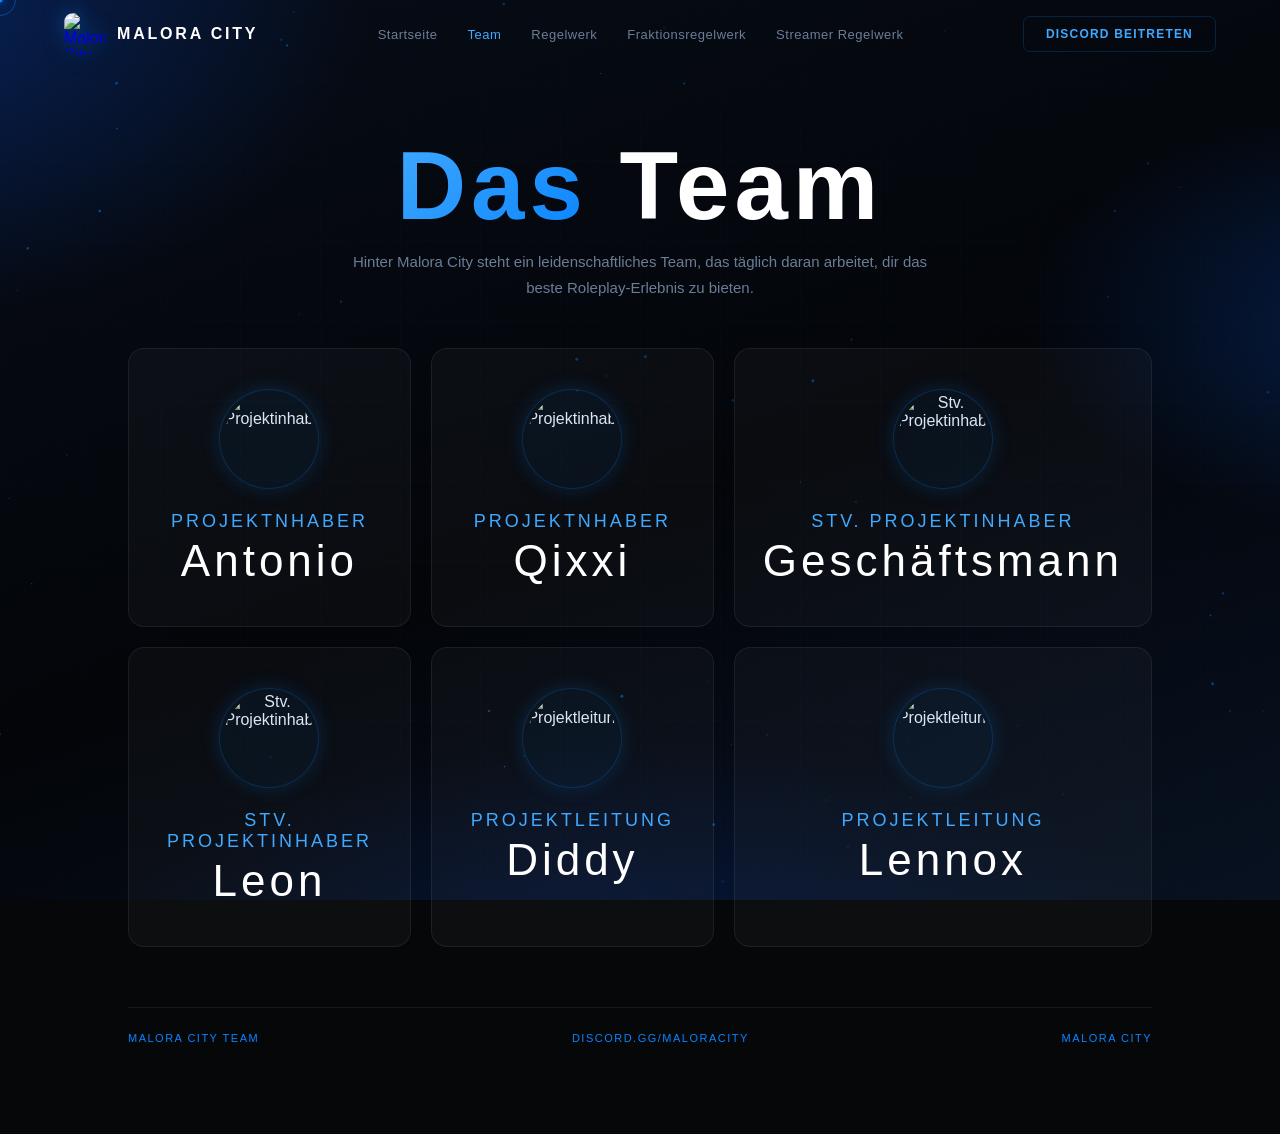
==== features.html @ d7466334 "Add files via upload" ====
<!DOCTYPE html>
<html lang="de">
<head>
  <meta charset="utf-8">
  <meta name="viewport" content="width=device-width, initial-scale=1">
  <title>Team — Malora City</title>
  <link rel="icon" type="image/gif" href="img/logo.gif">
  <link rel="preconnect" href="https://fonts.googleapis.com">
  <link rel="preconnect" href="https://fonts.gstatic.com" crossorigin="">
  <link href="css/css2.css" rel="stylesheet">
  <link rel="stylesheet" href="css/styles.css">
</head>
<body class="rules-page">
  <div class="grid-overlay"></div>
  <div class="c-dot" id="cDot"></div>
  <div class="c-ring" id="cRing"></div>
  <div class="scroll-bar" id="sBar"></div>
  <canvas id="particles"></canvas>

  <header class="nav" id="mainNav">
    <div class="nav-bg"></div>
    <a class="brand" href="index.html">
      <img class="brand-logo" src="img/logo.gif" alt="Malora City Logo">
      <span class="brand-text">Malora City</span>
    </a>
    <nav class="nav-links">
      <a href="index.html">Startseite</a>
      <a href="features.html" aria-current="page">Team</a>
      <a href="regelwerk.html">Regelwerk</a>
      <a href="fraktionsregelwerk.html">Fraktionsregelwerk</a>
      <a href="streamer-regelwerk.html">Streamer Regelwerk</a>
    </nav>
    <a class="btn btn-outline" href="https://discord.gg/maloracity" target="_blank" rel="noopener">Discord beitreten</a>
  </header>

  <main class="rules-wrap">
    <h1><span>Das</span> Team</h1>
    <p class="rules-intro">
      Hinter Malora City steht ein leidenschaftliches Team, das täglich daran arbeitet,
      dir das beste Roleplay-Erlebnis zu bieten.
    </p>
    <div class="team-grid">
      <div class="team-card">
        <img class="team-card-image" src="img/logo.gif" alt="Projektinhaber">
        <div class="team-card-role">Projektnhaber</div>
        <div class="team-card-name">Antonio</div>
      </div>
      <div class="team-card">
        <img class="team-card-image" src="img/logo.gif" alt="Projektinhaber">
        <div class="team-card-role">Projektnhaber</div>
        <div class="team-card-name">Qixxi</div>
      </div>
      <div class="team-card">
        <img class="team-card-image" src="img/logo.gif" alt="Stv. Projektinhaber">
        <div class="team-card-role">Stv. Projektinhaber</div>
        <div class="team-card-name">Geschäftsmann</div>
      </div>
      <div class="team-card">
        <img class="team-card-image" src="img/logo.gif" alt="Stv. Projektinhaber">
        <div class="team-card-role">Stv. Projektinhaber</div>
        <div class="team-card-name">Leon</div>
      </div>
      <div class="team-card">
        <img class="team-card-image" src="img/logo.gif" alt="Projektleitung">
        <div class="team-card-role">Projektleitung</div>
        <div class="team-card-name">Diddy</div>
      </div>
      <div class="team-card">
        <img class="team-card-image" src="img/logo.gif" alt="Projektleitung">
        <div class="team-card-role">Projektleitung</div>
        <div class="team-card-name">Lennox</div>
      </div>
    </div>
    <footer class="page-footer">
      <span>Malora City Team</span>
      <span>discord.gg/maloracity</span>
      <span>Malora City</span>
    </footer>
  </main>
  <script src="js/shared.js"></script>
</body>
</html>
---- css/css2.css ----
@font-face {
  font-family: 'Bebas Neue';
  font-style: normal;
  font-weight: 400;
  font-display: swap;
  src: url(../JTUSjIg69CK48gW7PXooxW4.ttf) format('truetype');
}
@font-face {
  font-family: 'Rajdhani';
  font-style: normal;
  font-weight: 300;
  font-display: swap;
  src: url(../LDI2apCSOBg7S-QT7pasEcOs.ttf) format('truetype');
}
@font-face {
  font-family: 'Rajdhani';
  font-style: normal;
  font-weight: 400;
  font-display: swap;
  src: url(../LDIxapCSOBg7S-QT7q4A.ttf) format('truetype');
}
@font-face {
  font-family: 'Rajdhani';
  font-style: normal;
  font-weight: 500;
  font-display: swap;
  src: url(../LDI2apCSOBg7S-QT7pb0EMOs.ttf) format('truetype');
}
@font-face {
  font-family: 'Rajdhani';
  font-style: normal;
  font-weight: 600;
  font-display: swap;
  src: url(../LDI2apCSOBg7S-QT7pbYF8Os.ttf) format('truetype');
}
@font-face {
  font-family: 'Rajdhani';
  font-style: normal;
  font-weight: 700;
  font-display: swap;
  src: url(../LDI2apCSOBg7S-QT7pa8FsOs.ttf) format('truetype');
}
---- css/styles.css ----
/* ── MALORA CITY — Design System ── */
:root {
  --blue:        #0a84ff;
  --blue-bright: #40a9ff;
  --blue-dim:    rgba(10,132,255,0.18);
  --blue-glow:   rgba(10,132,255,0.5);
  --ink:         #050709;
  --ink2:        #0b0f17;
  --surface:     rgba(255,255,255,0.033);
  --border:      rgba(255,255,255,0.07);
  --border-blue: rgba(10,132,255,0.22);
  --text:        #dce6f5;
  --muted:       #6b7d96;
  --nav-h:       68px;
}

*, *::before, *::after { box-sizing: border-box; margin: 0; padding: 0; }
html { scroll-behavior: smooth; }
html, body { height: 100%; }
body {
  font-family: "Rajdhani", sans-serif;
  color: var(--text);
  background: var(--ink);
  -webkit-user-select: none;
  user-select: none;
  overflow-x: hidden;
}

/* ─── BACKGROUND ─── */
body::before {
  content: "";
  position: fixed; inset: 0; z-index: -3;
  background:
    radial-gradient(ellipse 60vw 55vh at -10% 0%,   rgba(6,50,140,0.55) 0%, transparent 65%),
    radial-gradient(ellipse 50vw 40vh at 110% 35%,  rgba(10,80,200,0.3) 0%, transparent 60%),
    radial-gradient(ellipse 80vw 50vh at 50% 110%,  rgba(4,24,70,0.7)  0%, transparent 55%),
    linear-gradient(160deg, #060b14 0%, #020408 55%, #07101e 100%);
}
body::after {
  content: "";
  position: fixed; inset: 0; z-index: -2;
  opacity: 0.32;
  background-image: url("data:image/svg+xml,%3Csvg xmlns='http://www.w3.org/2000/svg' width='300' height='300'%3E%3Cfilter id='g'%3E%3CfeTurbulence type='fractalNoise' baseFrequency='0.65' numOctaves='3' stitchTiles='stitch'/%3E%3C/filter%3E%3Crect width='300' height='300' filter='url(%23g)' opacity='1'/%3E%3C/svg%3E");
  background-size: 300px 300px;
  mix-blend-mode: overlay;
  pointer-events: none;
}
.grid-overlay {
  position: fixed; inset: 0; z-index: -1; pointer-events: none; opacity: 0.028;
  background-image: linear-gradient(rgba(10,132,255,1) 1px, transparent 1px),
                    linear-gradient(90deg, rgba(10,132,255,1) 1px, transparent 1px);
  background-size: 80px 80px;
  mask-image: radial-gradient(ellipse 90% 90% at 50% 50%, black 40%, transparent 100%);
  -webkit-mask-image: radial-gradient(ellipse 90% 90% at 50% 50%, black 40%, transparent 100%);
}
#particles { position: fixed; inset: 0; z-index: -1; pointer-events: none; }

/* ─── CURSOR ─── */
.c-dot {
  position: fixed; width: 5px; height: 5px;
  background: var(--blue); border-radius: 50%;
  pointer-events: none; z-index: 9999;
  transform: translate(-50%,-50%);
  box-shadow: 0 0 10px var(--blue);
}
.c-ring {
  position: fixed; width: 32px; height: 32px;
  border: 1px solid rgba(10,132,255,.4); border-radius: 50%;
  pointer-events: none; z-index: 9998;
  transform: translate(-50%,-50%);
  transition: width .22s cubic-bezier(.22,1,.36,1), height .22s cubic-bezier(.22,1,.36,1), border-color .2s;
}
.c-ring.hover { width: 52px; height: 52px; border-color: var(--blue); }

/* ─── SCROLL BAR ─── */
.scroll-bar {
  position: fixed; top: 0; left: 0; height: 2px; width: 0%;
  background: linear-gradient(90deg, #0055c4, var(--blue), var(--blue-bright));
  z-index: 300; box-shadow: 0 0 8px var(--blue-glow); transition: width .08s linear;
}

/* ─── NAV ─── */
.nav {
  position: fixed; top: 0; left: 0; right: 0;
  height: var(--nav-h); z-index: 200;
  display: flex; align-items: center; justify-content: space-between;
  padding: 0 5%; gap: 24px;
}
.nav-bg {
  position: absolute; inset: 0;
  background: rgba(5,7,9,0);
  border-bottom: 1px solid transparent;
  transition: background .4s, backdrop-filter .4s, border-color .4s;
  backdrop-filter: blur(0px);
  -webkit-backdrop-filter: blur(0px);
  pointer-events: none;
}
.nav.stuck .nav-bg {
  background: rgba(5,7,9,.8);
  backdrop-filter: blur(20px) saturate(1.4);
  -webkit-backdrop-filter: blur(20px) saturate(1.4);
  border-bottom-color: rgba(255,255,255,.06);
}
.brand {
  display: flex; align-items: center; gap: 11px;
  text-decoration: none; flex-shrink: 0; position: relative; z-index: 1;
}
.brand-logo {
  width: 42px; height: 42px; object-fit: contain; border-radius: 9px;
  filter: drop-shadow(0 0 10px rgba(10,132,255,.5));
  transition: filter .3s, transform .3s;
}
.brand:hover .brand-logo {
  filter: drop-shadow(0 0 22px rgba(10,132,255,.9)); transform: scale(1.07);
}
.brand-text {
  font-size: 16px; font-weight: 700; letter-spacing: 2.8px;
  text-transform: uppercase; color: #fff; position: relative; z-index: 1;
}
.nav-links { display: flex; gap: 4px; position: relative; z-index: 1; }
.nav-links a {
  color: var(--muted); text-decoration: none; font-size: 13px;
  letter-spacing: .5px; padding: 7px 13px; border-radius: 7px;
  transition: color .2s, background .2s;
}
.nav-links a:hover { color: var(--text); background: rgba(255,255,255,.05); }
.nav-links a[aria-current] { color: var(--blue-bright); }

/* ─── BUTTONS ─── */
.btn {
  display: inline-flex; align-items: center; gap: 7px;
  text-decoration: none; font-weight: 700; font-size: 12px;
  letter-spacing: 1.2px; text-transform: uppercase;
  padding: 10px 22px; border-radius: 7px;
  position: relative; overflow: hidden;
  transition: transform .22s cubic-bezier(.22,1,.36,1), box-shadow .25s, background .2s;
  cursor: pointer; z-index: 1;
}
.btn::before {
  content: ""; position: absolute; inset: 0;
  background: linear-gradient(120deg, rgba(255,255,255,.1) 0%, transparent 50%);
  opacity: 0; transition: opacity .2s;
}
.btn:hover::before { opacity: 1; }
.btn:hover { transform: translateY(-2px); }
.btn-outline { border: 1px solid var(--border-blue); color: var(--blue-bright); }
.btn-outline:hover { box-shadow: 0 0 18px rgba(10,132,255,.25); border-color: var(--blue); }
.btn-solid { background: var(--blue); color: #fff; box-shadow: 0 6px 24px rgba(10,132,255,.35); border: 1px solid transparent; }
.btn-solid:hover { background: #1a8fff; box-shadow: 0 10px 36px rgba(10,132,255,.55); }
.btn-ghost { border: 1px solid var(--border); color: var(--text); }
.btn-ghost:hover { border-color: rgba(255,255,255,.18); }

/* ─── HERO ─── */
.hero {
  position: relative; min-height: 100vh;
  display: flex; flex-direction: column; justify-content: center;
  padding: calc(var(--nav-h) + 10vh) 7% 8vh;
}
.hero-orb {
  position: absolute; width: 700px; height: 700px;
  top: 50%; left: 45%; transform: translate(-50%,-55%);
  background: radial-gradient(circle, rgba(10,90,220,.16) 0%, transparent 70%);
  border-radius: 50%; pointer-events: none;
  animation: orb-breathe 7s ease-in-out infinite;
}
@keyframes orb-breathe {
  0%,100% { transform: translate(-50%,-55%) scale(1); }
  50%      { transform: translate(-50%,-55%) scale(1.12); }
}
.hero-inner { position: relative; max-width: 800px; }
.hero-inner > * { opacity: 0; animation: from-below .9s cubic-bezier(.22,1,.36,1) forwards; }
.hero-inner > *:nth-child(1) { animation-delay: .06s; }
.hero-inner > *:nth-child(2) { animation-delay: .18s; }
.hero-inner > *:nth-child(3) { animation-delay: .30s; }
.hero-inner > *:nth-child(4) { animation-delay: .43s; }

.eyebrow {
  display: inline-flex; align-items: center; gap: 9px;
  border: 1px solid var(--border-blue); background: rgba(10,132,255,.08);
  padding: 6px 14px; border-radius: 999px;
  font-size: 11px; letter-spacing: 2px; text-transform: uppercase;
  color: var(--blue-bright); margin-bottom: 24px;
}
.eyebrow-dot {
  width: 6px; height: 6px; border-radius: 50%;
  background: var(--blue); box-shadow: 0 0 8px var(--blue);
  animation: blink 2.4s ease-in-out infinite;
}
@keyframes blink {
  0%,100% { opacity: 1; } 50% { opacity: .4; }
}

.hero-title {
  font-family: "Bebas Neue", sans-serif;
  font-size: clamp(70px, 10.5vw, 152px);
  line-height: .88; letter-spacing: 3px; margin-bottom: 28px;
}
.hero-title .w1 {
  display: block;
  background: linear-gradient(135deg, #fff 10%, var(--blue-bright) 55%, #4888d8 100%);
  -webkit-background-clip: text; background-clip: text;
  -webkit-text-fill-color: transparent;
  filter: drop-shadow(0 0 35px rgba(10,132,255,.28));
}
.hero-title .w2 {
  display: block;
  color: rgba(255,255,255,.75);
  -webkit-text-fill-color: rgba(255,255,255,.75);
  background: none; letter-spacing: 7px;
}

.hero-desc {
  color: var(--muted); font-size: 17px; line-height: 1.72;
  max-width: 500px; margin-bottom: 38px; font-weight: 400;
}
.hero-actions { display: flex; gap: 12px; flex-wrap: wrap; }

.hero-stats {
  margin-top: auto; padding-top: 10vh;
  display: flex; gap: 0;
  opacity: 0; animation: from-below .9s cubic-bezier(.22,1,.36,1) forwards;
  animation-delay: .65s;
}
.stat-item {
  padding: 0 32px 0 0; margin-right: 32px;
  border-right: 1px solid var(--border);
}
.stat-item:last-child { border-right: none; padding-right: 0; margin-right: 0; }
.stat-label {
  font-size: 10px; letter-spacing: 2px; text-transform: uppercase;
  color: var(--blue-bright); display: block; margin-bottom: 7px;
}
.stat-value { font-family: "Bebas Neue", sans-serif; font-size: 28px; letter-spacing: 2px; color: #fff; }

/* ─── WORLD SECTION (features) ─── */
.world {
  padding: 12vh 7% 16vh; position: relative;
}
.world::before {
  content: ""; display: block; width: 100%; height: 1px;
  background: linear-gradient(90deg, transparent 0%, var(--border-blue) 35%, var(--border-blue) 65%, transparent 100%);
  margin-bottom: 10vh; opacity: .45;
}
.world-header {
  display: grid; grid-template-columns: 1fr 1fr;
  gap: 40px; align-items: end; margin-bottom: 64px;
}
.world-label { font-size: 11px; letter-spacing: 3px; text-transform: uppercase; color: var(--blue); margin-bottom: 14px; }
.world-title {
  font-family: "Bebas Neue", sans-serif;
  font-size: clamp(44px, 5.8vw, 80px);
  letter-spacing: 3px; line-height: .9; color: #fff;
}
.world-title em {
  font-style: normal;
  background: linear-gradient(90deg, var(--blue-bright), var(--blue));
  -webkit-background-clip: text; background-clip: text;
  -webkit-text-fill-color: transparent;
}
.world-intro { color: var(--muted); font-size: 15px; line-height: 1.75; max-width: 400px; align-self: end; }

/* BENTO GRID */
.bento {
  display: grid;
  grid-template-columns: 1.55fr 1fr 1fr;
  grid-template-rows: auto auto;
  gap: 14px;
}
.bento-card {
  background: var(--surface);
  border: 1px solid var(--border);
  border-radius: 18px; padding: 36px 32px;
  position: relative; overflow: hidden;
  transition: border-color .3s, box-shadow .3s, transform .35s cubic-bezier(.22,1,.36,1);
  opacity: 0; transform: translateY(30px);
}
.bento-card.revealed {
  opacity: 1; transform: translateY(0);
  transition: opacity .7s cubic-bezier(.22,1,.36,1), transform .7s cubic-bezier(.22,1,.36,1),
              border-color .3s, box-shadow .3s;
}
.bento-card:hover {
  border-color: var(--border-blue);
  box-shadow: 0 14px 50px rgba(10,132,255,.1), inset 0 0 0 1px rgba(10,132,255,.07);
  transform: translateY(-5px) !important;
}
.bento-card::before {
  content: ""; position: absolute;
  top: 0; left: 10%; right: 10%; height: 1px;
  background: linear-gradient(90deg, transparent, rgba(10,132,255,.4), transparent);
  opacity: 0; transition: opacity .3s;
}
.bento-card:hover::before { opacity: 1; }
.bento-card.tall { grid-row: span 2; }
.bento-card.wide { grid-column: span 2; }

.card-num {
  font-family: "Bebas Neue", sans-serif; font-size: 72px; line-height: 1;
  color: rgba(10,132,255,.1); letter-spacing: 2px;
  position: absolute; top: 18px; right: 22px; transition: color .3s;
}
.bento-card:hover .card-num { color: rgba(10,132,255,.18); }
.card-icon { font-size: 26px; margin-bottom: 20px; display: block; line-height: 1; }
.card-title { font-family: "Bebas Neue", sans-serif; font-size: 28px; letter-spacing: 2px; color: #fff; margin-bottom: 12px; }
.card-body { color: var(--muted); font-size: 14px; line-height: 1.68; }
.card-deco { position: absolute; bottom: 32px; left: 32px; width: 36px; height: 2px; background: var(--blue); border-radius: 2px; box-shadow: 0 0 8px var(--blue-glow); }

/* ─── RULES PAGE ─── */
.rules-page .hero, .rules-page .hero-stats, .rules-page .world { display: none !important; }
.rules-wrap {
  position: relative; z-index: 1;
  min-height: calc(100vh - var(--nav-h));
  padding: calc(var(--nav-h) + 7vh) 10% 10vh;
  text-align: center;
}
.rules-wrap h1 {
  font-family: "Bebas Neue", sans-serif;
  font-size: clamp(48px, 7.5vw, 96px);
  letter-spacing: 5px; color: #fff; margin-bottom: 8px;
}
.rules-wrap h1 span {
  background: linear-gradient(135deg, var(--blue-bright), var(--blue));
  -webkit-background-clip: text; background-clip: text;
  -webkit-text-fill-color: transparent;
}
.rules-intro { color: var(--muted); font-size: 15px; line-height: 1.7; max-width: 580px; margin: 0 auto 48px; }
.accordion { max-width: 860px; margin: 0 auto 50px; }
.accordion details {
  background: var(--surface); border: 1px solid var(--border);
  border-radius: 12px; margin-bottom: 10px; overflow: hidden;
  transition: border-color .25s;
}
.accordion details[open] { border-color: var(--border-blue); }
.accordion summary {
  list-style: none; cursor: pointer; padding: 20px 24px;
  font-weight: 700; font-size: 13px; letter-spacing: 1.2px;
  text-transform: uppercase; color: var(--blue-bright);
  display: flex; align-items: center; justify-content: space-between; gap: 12px;
  transition: background .2s; -webkit-user-select: none; user-select: none;
}
.accordion summary:hover { background: rgba(255,255,255,.025); }
.accordion summary::marker { display: none; }
.accordion summary::after {
  content: ""; width: 9px; height: 9px;
  border-right: 2px solid rgba(255,255,255,.25); border-bottom: 2px solid rgba(255,255,255,.25);
  transform: rotate(45deg); flex-shrink: 0; transition: transform .22s, border-color .22s;
}
.accordion details[open] summary::after { transform: rotate(-135deg); border-color: var(--blue); }
.accordion .panel { padding: 4px 24px 24px; color: var(--muted); text-align: left; font-size: 14px; line-height: 1.7; }
.accordion .panel p { margin-bottom: 14px; }
.accordion .panel p:last-child { margin-bottom: 0; }
.accordion .panel strong { color: var(--text); }
.rules-raw { margin: 0; white-space: pre-wrap; font: inherit; color: var(--muted); line-height: 1.7; }

/* rules subtitle */
.rules-subtitle {
  font-family: "Bebas Neue", sans-serif;
  font-size: clamp(30px, 4vw, 52px);
  letter-spacing: 4px; margin: 46px 0 16px; color: var(--text);
}

/* ─── TEAM ─── */
.team-grid {
  width: min(1100px, 100%); margin: 0 auto 60px;
  display: grid; grid-template-columns: repeat(3, 1fr); gap: 20px;
}
.team-card {
  background: var(--surface); border: 1px solid var(--border);
  border-radius: 16px; padding: 40px 28px;
  display: flex; flex-direction: column; align-items: center;
  transition: border-color .3s, transform .3s cubic-bezier(.22,1,.36,1), box-shadow .3s;
}
.team-card:hover { border-color: var(--border-blue); transform: translateY(-5px); box-shadow: 0 18px 50px rgba(10,132,255,.1); }
.team-card-image {
  width: 100px; height: 100px; object-fit: contain;
  border-radius: 50%; margin-bottom: 22px;
  border: 1px solid var(--border-blue); box-shadow: 0 0 20px rgba(10,132,255,.18);
  background: rgba(10,132,255,.05); padding: 4px;
}
.team-card-role { font-family: "Bebas Neue", sans-serif; font-size: 18px; letter-spacing: 3px; color: var(--blue-bright); margin-bottom: 4px; text-transform: uppercase; }
.team-card-name { font-family: "Bebas Neue", sans-serif; font-size: 44px; letter-spacing: 4px; color: #fff; }

/* ─── PAGE FOOTER ─── */
.page-footer {
  display: flex; justify-content: space-between; align-items: center;
  gap: 12px; flex-wrap: wrap; padding: 24px 0 0;
  border-top: 1px solid var(--border);
  font-size: 11px; letter-spacing: 1.5px; text-transform: uppercase; color: var(--blue);
}

/* ─── ANIMATIONS ─── */
@keyframes from-below {
  from { opacity: 0; transform: translateY(26px); }
  to   { opacity: 1; transform: translateY(0); }
}

/* ─── RESPONSIVE ─── */
@media (max-width: 1060px) {
  .bento { grid-template-columns: 1fr 1fr; }
  .bento-card.tall { grid-row: span 1; }
  .world-header { grid-template-columns: 1fr; }
}
@media (max-width: 820px) {
  .nav-links { display: none; }
  .bento { grid-template-columns: 1fr; }
  .bento-card.wide { grid-column: span 1; }
  .team-grid { grid-template-columns: 1fr; }
  .page-footer { justify-content: center; text-align: center; }
  .stat-item { border-right: none; padding-right: 0; margin-right: 0; }
  .hero-stats { flex-wrap: wrap; gap: 20px; }
}
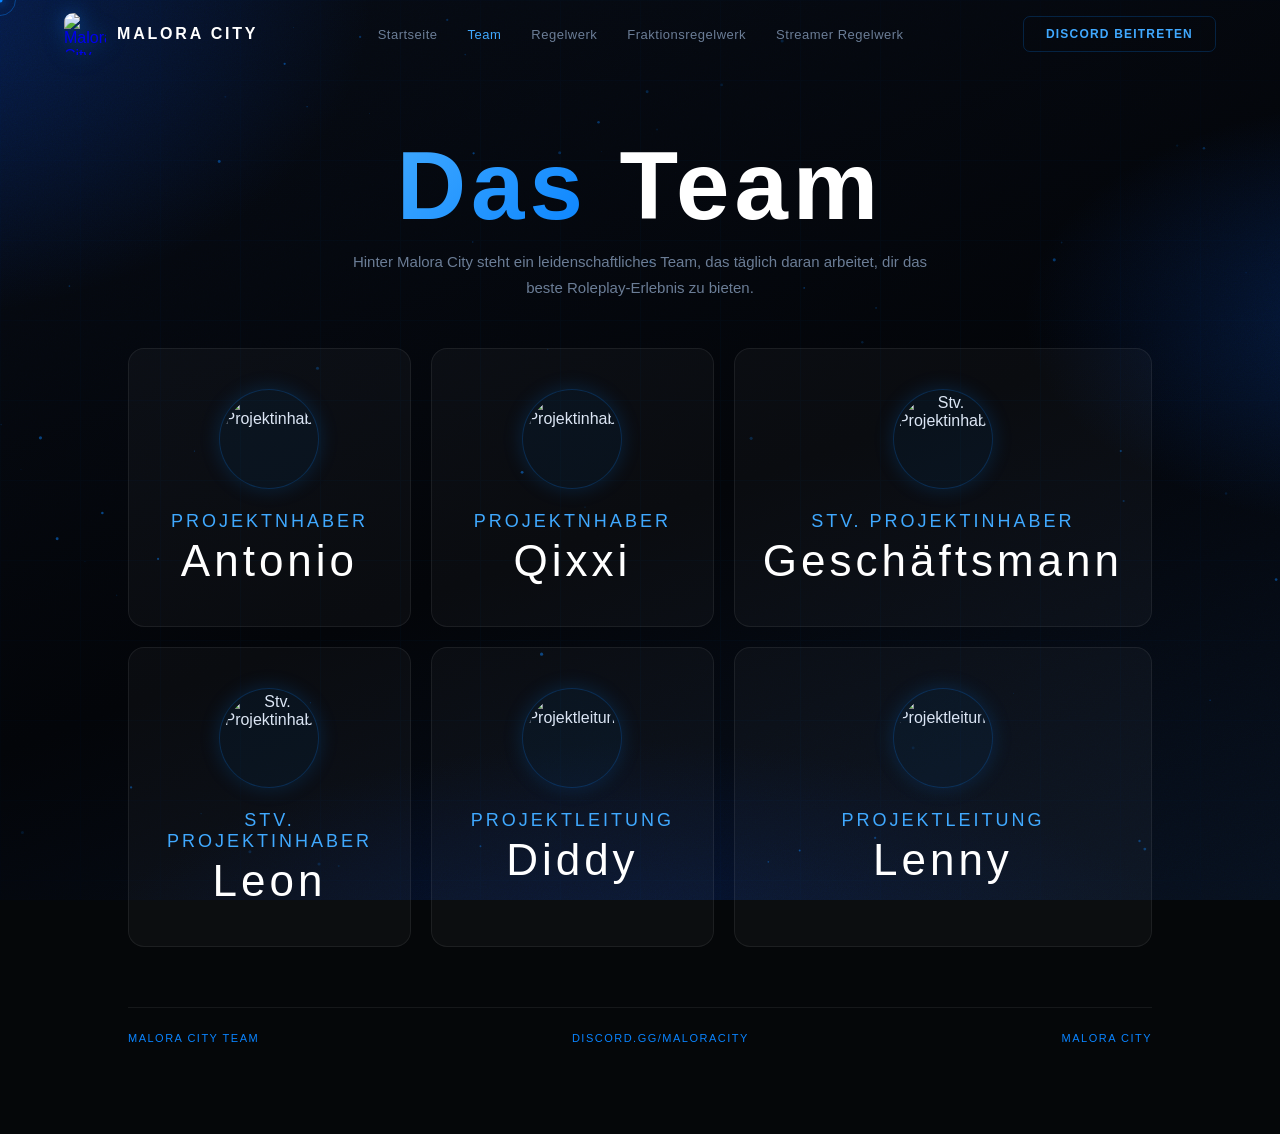
==== commit 994157a8: "Update features.html" ====
--- a/features.html
+++ b/features.html
@@ -68,7 +68,7 @@
       <div class="team-card">
         <img class="team-card-image" src="img/logo.gif" alt="Projektleitung">
         <div class="team-card-role">Projektleitung</div>
-        <div class="team-card-name">Lennox</div>
+        <div class="team-card-name">Lenny</div>
       </div>
     </div>
     <footer class="page-footer">
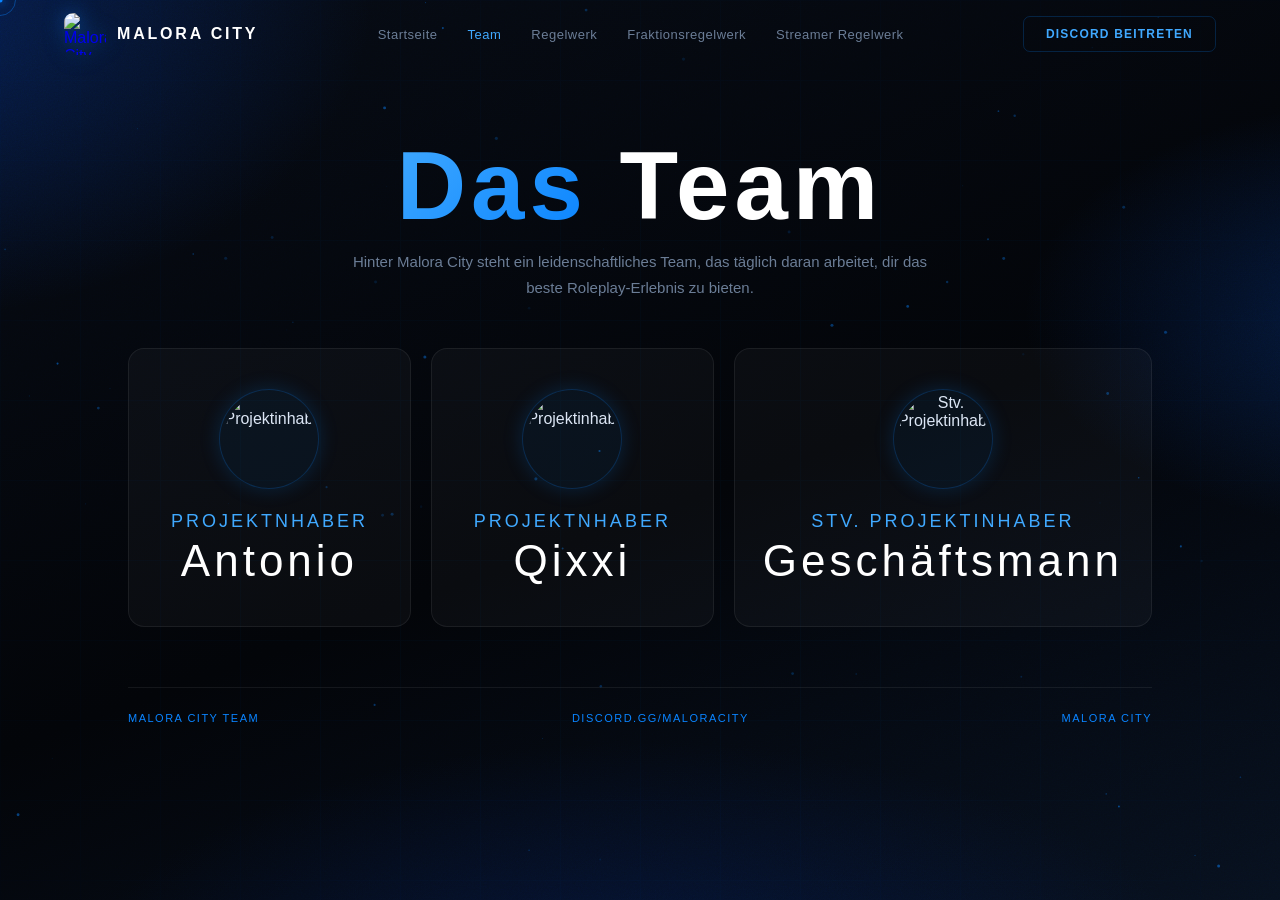
==== commit 446c6c28: "Update features.html" ====
--- a/features.html
+++ b/features.html
@@ -55,21 +55,6 @@
         <div class="team-card-role">Stv. Projektinhaber</div>
         <div class="team-card-name">Geschäftsmann</div>
       </div>
-      <div class="team-card">
-        <img class="team-card-image" src="img/logo.gif" alt="Stv. Projektinhaber">
-        <div class="team-card-role">Stv. Projektinhaber</div>
-        <div class="team-card-name">Leon</div>
-      </div>
-      <div class="team-card">
-        <img class="team-card-image" src="img/logo.gif" alt="Projektleitung">
-        <div class="team-card-role">Projektleitung</div>
-        <div class="team-card-name">Diddy</div>
-      </div>
-      <div class="team-card">
-        <img class="team-card-image" src="img/logo.gif" alt="Projektleitung">
-        <div class="team-card-role">Projektleitung</div>
-        <div class="team-card-name">Lenny</div>
-      </div>
     </div>
     <footer class="page-footer">
       <span>Malora City Team</span>
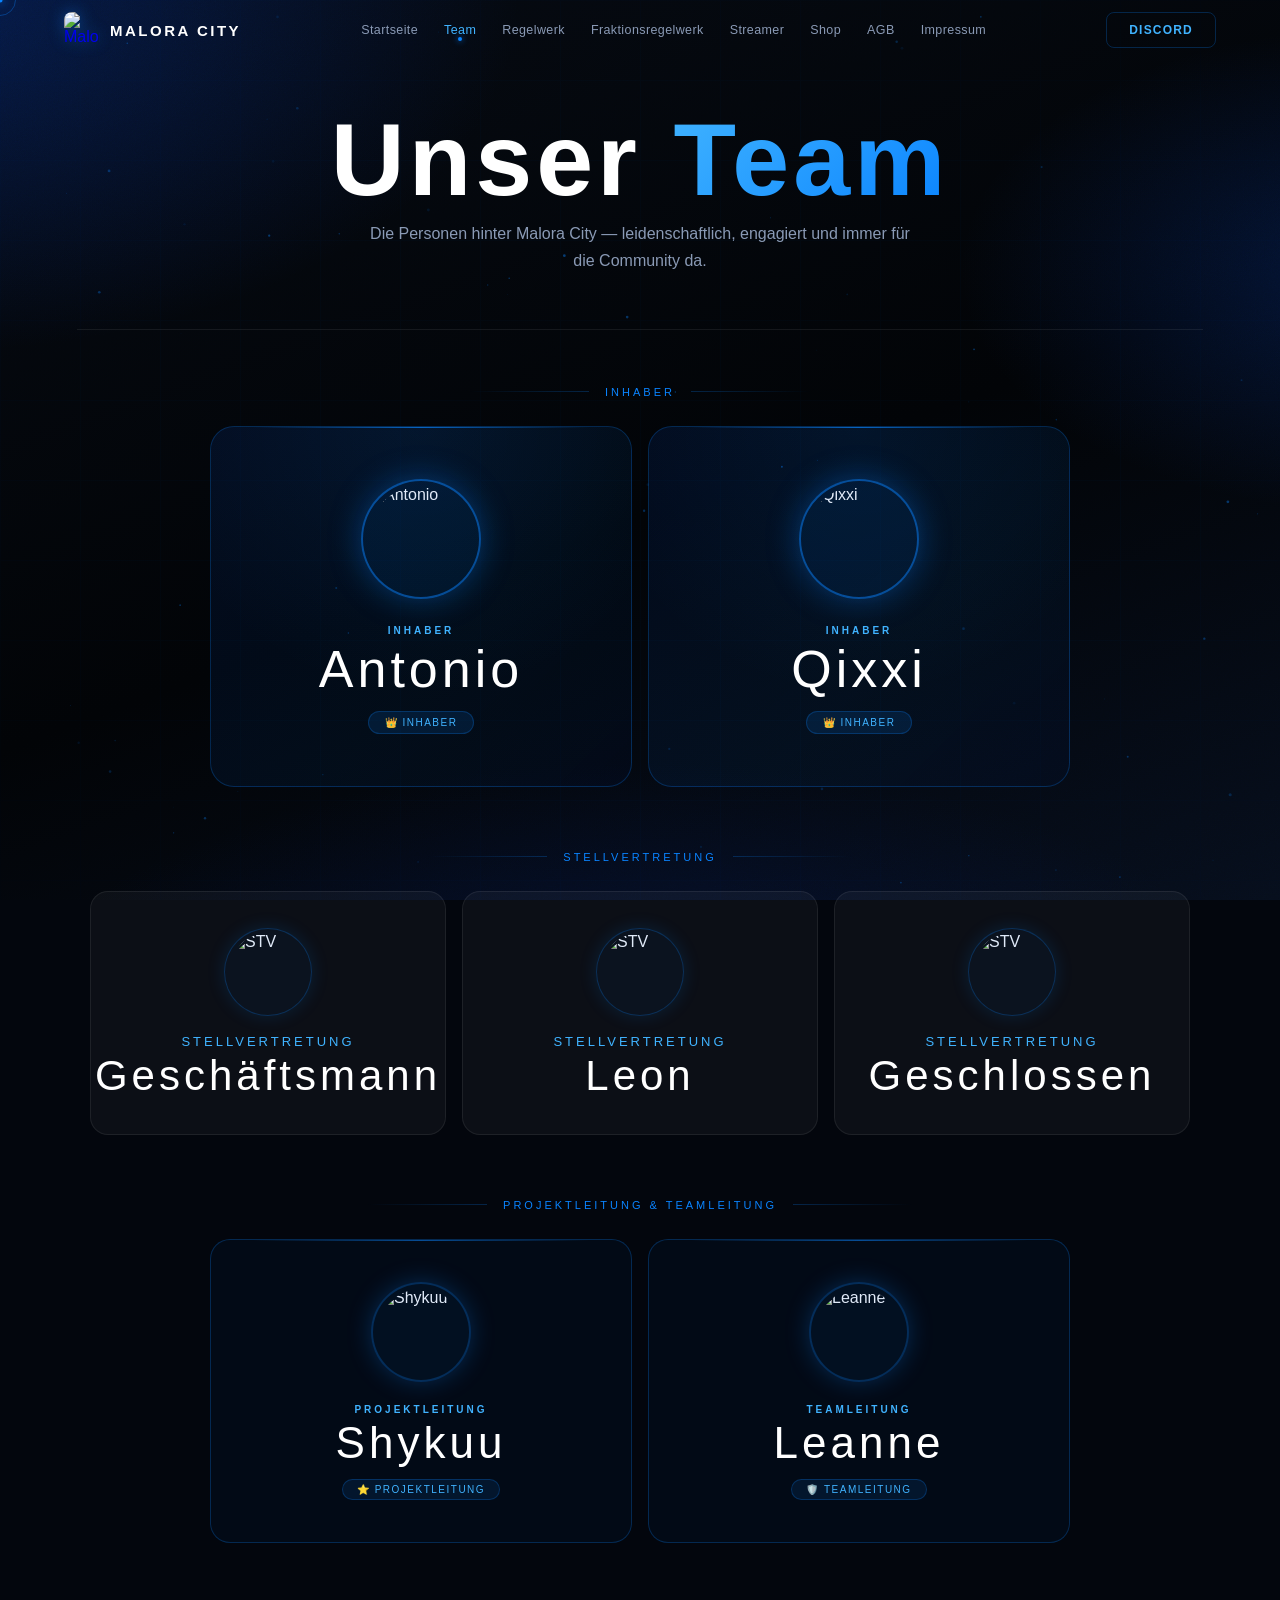
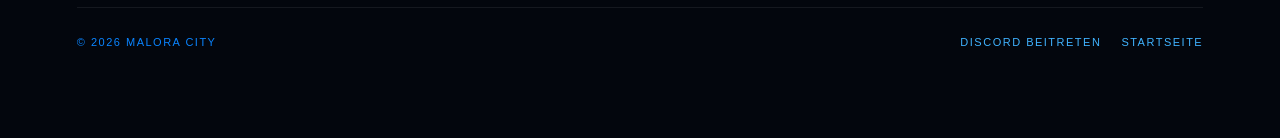
==== commit b87e98e1: "Add files via upload" ====
--- a/features.html
+++ b/features.html
@@ -9,6 +9,97 @@
   <link rel="preconnect" href="https://fonts.gstatic.com" crossorigin="">
   <link href="css/css2.css" rel="stylesheet">
   <link rel="stylesheet" href="css/styles.css">
+  <style>
+    .team-wrap{position:relative;z-index:1;padding:calc(var(--nav-h) + 6vh) 6% 10vh;}
+
+    /* HERO */
+    .team-hero{text-align:center;padding-bottom:6vh;border-bottom:1px solid var(--border);margin-bottom:56px;}
+    .team-hero h1{font-family:"Bebas Neue",sans-serif;font-size:clamp(52px,8vw,110px);letter-spacing:4px;line-height:.9;color:#fff;margin-bottom:14px;}
+    .team-hero h1 span{background:linear-gradient(135deg,var(--blue-bright),var(--blue));-webkit-background-clip:text;background-clip:text;-webkit-text-fill-color:transparent;}
+    .team-hero p{color:var(--muted2);font-size:16px;line-height:1.7;max-width:540px;margin:0 auto;}
+
+    /* TIER LABEL */
+    .tier-label{text-align:center;font-size:11px;letter-spacing:3px;text-transform:uppercase;color:var(--blue);margin-bottom:28px;display:flex;align-items:center;gap:16px;justify-content:center;}
+    .tier-label::before,.tier-label::after{content:"";flex:1;max-width:120px;height:1px;background:linear-gradient(90deg,transparent,var(--border-blue));}
+    .tier-label::after{background:linear-gradient(90deg,var(--border-blue),transparent);}
+
+    /* OWNER CARDS — top, 2 big side by side */
+    .owners-grid{display:grid;grid-template-columns:1fr 1fr;gap:16px;max-width:860px;margin:0 auto 64px;}
+    .owner-card{
+      background:linear-gradient(135deg,rgba(10,60,180,.13) 0%,rgba(10,132,255,.06) 60%,rgba(0,20,70,.15) 100%);
+      border:1px solid var(--border-blue);border-radius:24px;padding:52px 36px;
+      display:flex;flex-direction:column;align-items:center;
+      position:relative;overflow:hidden;
+      transition:border-color .3s,transform .35s cubic-bezier(0.22,1,0.36,1),box-shadow .3s;
+      opacity:0;transform:translateY(28px);
+    }
+    .owner-card.revealed{opacity:1;transform:translateY(0);transition:opacity .7s cubic-bezier(0.16,1,0.3,1),transform .7s cubic-bezier(0.16,1,0.3,1),border-color .3s,box-shadow .3s;}
+    .owner-card:hover{border-color:rgba(10,132,255,.55);transform:translateY(-6px)!important;box-shadow:0 24px 70px rgba(10,132,255,.16);}
+    .owner-card::before{content:"";position:absolute;top:0;left:10%;right:10%;height:1px;background:linear-gradient(90deg,transparent,rgba(10,132,255,.7),transparent);}
+    .owner-card::after{content:"";position:absolute;inset:0;border-radius:inherit;background:radial-gradient(circle at 50% 0%,rgba(10,132,255,.08) 0%,transparent 65%);pointer-events:none;}
+    .owner-img{width:120px;height:120px;object-fit:contain;border-radius:50%;border:2px solid rgba(10,132,255,.5);box-shadow:0 0 32px rgba(10,132,255,.35);background:rgba(10,132,255,.07);padding:5px;margin-bottom:26px;transition:box-shadow .3s,transform .35s cubic-bezier(0.22,1,0.36,1);position:relative;z-index:1;}
+    .owner-card:hover .owner-img{box-shadow:0 0 52px rgba(10,132,255,.6);transform:scale(1.07);}
+    .owner-rank{font-size:10px;letter-spacing:3px;text-transform:uppercase;color:var(--blue-bright);margin-bottom:7px;font-weight:700;position:relative;z-index:1;}
+    .owner-name{font-family:"Bebas Neue",sans-serif;font-size:52px;letter-spacing:4px;color:#fff;line-height:1;position:relative;z-index:1;}
+    .owner-badge{margin-top:16px;display:inline-flex;align-items:center;gap:6px;background:rgba(10,132,255,.12);border:1px solid var(--border-blue);border-radius:999px;padding:5px 16px;font-size:10px;letter-spacing:1.5px;text-transform:uppercase;color:var(--blue-bright);position:relative;z-index:1;}
+
+    /* SECONDARY — 3 col for stv */
+    .secondary-grid{display:grid;grid-template-columns:repeat(3,1fr);gap:16px;max-width:1100px;margin:0 auto 64px;}
+
+    /* LEADERSHIP GRID — 2 smaller cards for Projektleitung + Teamleitung */
+    .leadership-grid{display:grid;grid-template-columns:1fr 1fr;gap:16px;max-width:860px;margin:0 auto 64px;}
+
+    /* SHARED CARD */
+    .team-card{
+      background:var(--surface);border:1px solid var(--border);
+      border-radius:18px;padding:36px 24px;
+      display:flex;flex-direction:column;align-items:center;
+      position:relative;overflow:hidden;
+      transition:border-color .3s,transform .35s cubic-bezier(0.22,1,0.36,1),box-shadow .3s;
+      opacity:0;transform:translateY(24px);
+    }
+    .team-card.revealed{opacity:1;transform:translateY(0);transition:opacity .7s cubic-bezier(0.16,1,0.3,1),transform .7s cubic-bezier(0.16,1,0.3,1),border-color .3s,box-shadow .3s;}
+    .team-card:hover{border-color:var(--border-blue);transform:translateY(-5px)!important;box-shadow:0 16px 48px rgba(10,132,255,.1);}
+    .team-card::before{content:"";position:absolute;top:0;left:20%;right:20%;height:1px;background:linear-gradient(90deg,transparent,rgba(10,132,255,.4),transparent);opacity:0;transition:opacity .3s;}
+    .team-card:hover::before{opacity:1;}
+    .team-img{object-fit:contain;border-radius:50%;border:1px solid var(--border-blue);box-shadow:0 0 18px rgba(10,132,255,.15);background:rgba(10,132,255,.04);padding:4px;transition:box-shadow .3s,transform .3s cubic-bezier(0.22,1,0.36,1);}
+    .team-img-md{width:88px;height:88px;margin-bottom:18px;}
+    .team-img-sm{width:78px;height:78px;margin-bottom:16px;}
+    .team-card:hover .team-img{box-shadow:0 0 30px rgba(10,132,255,.3);transform:scale(1.05);}
+    .team-role{font-family:"Bebas Neue",sans-serif;font-size:13px;letter-spacing:3px;color:var(--blue-bright);margin-bottom:5px;text-transform:uppercase;}
+    .team-name{font-family:"Bebas Neue",sans-serif;letter-spacing:4px;color:#fff;line-height:1.05;}
+    .team-name-lg{font-size:42px;}
+    .team-name-md{font-size:38px;}
+
+    /* LEADERSHIP CARD variant */
+    .leader-card{
+      background:rgba(10,132,255,.04);border:1px solid var(--border-blue);
+      border-radius:20px;padding:42px 28px;
+      display:flex;flex-direction:column;align-items:center;
+      position:relative;overflow:hidden;
+      transition:border-color .3s,transform .35s cubic-bezier(0.22,1,0.36,1),box-shadow .3s;
+      opacity:0;transform:translateY(24px);
+    }
+    .leader-card.revealed{opacity:1;transform:translateY(0);transition:opacity .7s cubic-bezier(0.16,1,0.3,1),transform .7s cubic-bezier(0.16,1,0.3,1),border-color .3s,box-shadow .3s;}
+    .leader-card:hover{border-color:rgba(10,132,255,.5);transform:translateY(-5px)!important;box-shadow:0 18px 54px rgba(10,132,255,.13);}
+    .leader-card::before{content:"";position:absolute;top:0;left:10%;right:10%;height:1px;background:linear-gradient(90deg,transparent,rgba(10,132,255,.55),transparent);}
+    .leader-img{width:100px;height:100px;object-fit:contain;border-radius:50%;border:2px solid var(--border-blue);box-shadow:0 0 24px rgba(10,132,255,.25);background:rgba(10,132,255,.05);padding:5px;margin-bottom:22px;transition:box-shadow .3s,transform .3s cubic-bezier(0.22,1,0.36,1);}
+    .leader-card:hover .leader-img{box-shadow:0 0 40px rgba(10,132,255,.45);transform:scale(1.06);}
+    .leader-rank{font-size:10px;letter-spacing:3px;text-transform:uppercase;color:var(--blue-bright);margin-bottom:6px;font-weight:700;}
+    .leader-name{font-family:"Bebas Neue",sans-serif;font-size:44px;letter-spacing:4px;color:#fff;line-height:1;}
+    .leader-badge{margin-top:14px;display:inline-flex;align-items:center;gap:6px;background:rgba(10,132,255,.1);border:1px solid var(--border-blue);border-radius:999px;padding:4px 14px;font-size:10px;letter-spacing:1.5px;text-transform:uppercase;color:var(--blue-bright);}
+
+    /* FOOTER */
+    .team-foot{display:flex;justify-content:space-between;align-items:center;flex-wrap:wrap;gap:12px;padding:28px 0 0;border-top:1px solid var(--border);font-size:11px;letter-spacing:1.5px;text-transform:uppercase;color:var(--blue);margin-top:8px;}
+    .team-foot a{color:var(--blue-bright);text-decoration:none;}
+
+    @media(max-width:820px){
+      .owners-grid,.leadership-grid,.secondary-grid{grid-template-columns:1fr;}
+    }
+    @media(max-width:560px){
+      .secondary-grid{grid-template-columns:1fr 1fr;}
+    }
+  </style>
 </head>
 <body class="rules-page">
   <div class="grid-overlay"></div>
@@ -20,7 +111,7 @@
   <header class="nav" id="mainNav">
     <div class="nav-bg"></div>
     <a class="brand" href="index.html">
-      <img class="brand-logo" src="img/logo.gif" alt="Malora City Logo">
+      <img class="brand-logo" src="img/logo.gif" alt="Malora City">
       <span class="brand-text">Malora City</span>
     </a>
     <nav class="nav-links">
@@ -28,40 +119,145 @@
       <a href="features.html" aria-current="page">Team</a>
       <a href="regelwerk.html">Regelwerk</a>
       <a href="fraktionsregelwerk.html">Fraktionsregelwerk</a>
-      <a href="streamer-regelwerk.html">Streamer Regelwerk</a>
+      <a href="streamer-regelwerk.html">Streamer</a>
+      <a href="shop.html">Shop</a>
+      <a href="agb.html">AGB</a>
+      <a href="impressum.html">Impressum</a>
     </nav>
-    <a class="btn btn-outline" href="https://discord.gg/maloracity" target="_blank" rel="noopener">Discord beitreten</a>
+    <a class="btn btn-outline" href="https://discord.gg/maloracity" target="_blank" rel="noopener">Discord</a>
+    <button class="nav-hamburger" id="navHamburger" aria-label="Menü"><span></span><span></span><span></span></button>
   </header>
-
-  <main class="rules-wrap">
-    <h1><span>Das</span> Team</h1>
-    <p class="rules-intro">
-      Hinter Malora City steht ein leidenschaftliches Team, das täglich daran arbeitet,
-      dir das beste Roleplay-Erlebnis zu bieten.
-    </p>
-    <div class="team-grid">
-      <div class="team-card">
-        <img class="team-card-image" src="img/logo.gif" alt="Projektinhaber">
-        <div class="team-card-role">Projektnhaber</div>
-        <div class="team-card-name">Antonio</div>
-      </div>
-      <div class="team-card">
-        <img class="team-card-image" src="img/logo.gif" alt="Projektinhaber">
-        <div class="team-card-role">Projektnhaber</div>
-        <div class="team-card-name">Qixxi</div>
-      </div>
-      <div class="team-card">
-        <img class="team-card-image" src="img/logo.gif" alt="Stv. Projektinhaber">
-        <div class="team-card-role">Stv. Projektinhaber</div>
-        <div class="team-card-name">Geschäftsmann</div>
-      </div>
-    </div>
-    <footer class="page-footer">
-      <span>Malora City Team</span>
-      <span>discord.gg/maloracity</span>
-      <span>Malora City</span>
-    </footer>
+  <div class="nav-drawer" id="navDrawer">
+    <a href="index.html">Startseite</a>
+    <a href="features.html">Team</a>
+    <a href="regelwerk.html">Regelwerk</a>
+    <a href="fraktionsregelwerk.html">Fraktionsregelwerk</a>
+    <a href="streamer-regelwerk.html">Streamer Regelwerk</a>
+    <a href="shop.html">🛒 Shop</a>
+    <a href="agb.html">AGB</a>
+    <a href="impressum.html">Impressum</a>
+    <a href="https://discord.gg/maloracity" target="_blank" rel="noopener">Discord →</a>
+  </div>
+
+  <main class="team-wrap">
+
+    <div class="team-hero">
+      <h1>Unser <span>Team</span></h1>
+      <p>Die Personen hinter Malora City — leidenschaftlich, engagiert und immer für die Community da.</p>
+    </div>
+
+    <!-- ── INHABER (oben, groß) ── -->
+    <p class="tier-label" data-reveal>Inhaber</p>
+    <div class="owners-grid">
+
+      <div class="owner-card" data-reveal data-delay="0">
+        <img class="owner-img" src="img/logo.gif" alt="Antonio">
+        <span class="owner-rank">Inhaber</span>
+        <span class="owner-name">Antonio</span>
+        <span class="owner-badge">👑 Inhaber</span>
+      </div>
+
+      <div class="owner-card" data-reveal data-delay="120">
+        <img class="owner-img" src="img/logo.gif" alt="Qixxi">
+        <span class="owner-rank">Inhaber</span>
+        <span class="owner-name">Qixxi</span>
+        <span class="owner-badge">👑 Inhaber</span>
+      </div>
+
+    </div>
+
+    <!-- ── STV. (mittel, 3er Reihe – bei Bedarf befüllen) ── -->
+    <!-- Falls ihr keine STVs habt, diesen Block einfach löschen -->
+    <p class="tier-label" data-reveal>Stellvertretung</p>
+    <div class="secondary-grid">
+
+      <div class="team-card" data-reveal data-delay="0">
+        <img class="team-img team-img-md" src="img/logo.gif" alt="STV">
+        <span class="team-role">Stellvertretung</span>
+        <span class="team-name team-name-lg">Geschäftsmann</span>
+      </div>
+
+      <div class="team-card" data-reveal data-delay="80">
+        <img class="team-img team-img-md" src="img/logo.gif" alt="STV">
+        <span class="team-role">Stellvertretung</span>
+        <span class="team-name team-name-lg">Leon</span>
+      </div>
+       <div class="team-card" data-reveal data-delay="80">
+        <img class="team-img team-img-md" src="img/logo.gif" alt="STV">
+        <span class="team-role">Stellvertretung</span>
+        <span class="team-name team-name-lg">Geschlossen</span>
+      </div>
+    </div>
+
+    <!-- ── PROJEKTLEITUNG & TEAMLEITUNG (unten) ── -->
+    <p class="tier-label" data-reveal>Projektleitung & Teamleitung</p>
+    <div class="leadership-grid">
+
+      <div class="leader-card" data-reveal data-delay="0">
+        <img class="leader-img" src="img/logo_red.gif" alt="Shykuu">
+        <span class="leader-rank">Projektleitung</span>
+        <span class="leader-name">Shykuu</span>
+        <span class="leader-badge">⭐ Projektleitung</span>
+      </div>
+
+      <div class="leader-card" data-reveal data-delay="120">
+        <img class="leader-img" src="img/logo_grey.gif" alt="Leanne">
+        <span class="leader-rank">Teamleitung</span>
+        <span class="leader-name">Leanne</span>
+        <span class="leader-badge">🛡️ Teamleitung</span>
+      </div>
+
+    </div>
+
+    <div class="team-foot">
+      <span>© 2026 Malora City</span>
+      <div style="display:flex;gap:20px;">
+        <a href="https://discord.gg/maloracity" target="_blank" rel="noopener">Discord beitreten</a>
+        <a href="index.html">Startseite</a>
+      </div>
+    </div>
+
   </main>
+
+  <footer class="site-footer">
+    <div class="footer-top">
+      <div class="footer-brand">
+        <a class="footer-logo" href="index.html">
+          <img src="img/logo.gif" alt="Malora City">
+          <span>Malora City</span>
+        </a>
+        <p class="footer-tagline">Deutschsprachiger FiveM Roleplay Server — Los Santos lebt.</p>
+      </div>
+      <div class="footer-col">
+        <h4>Navigation</h4>
+        <a href="index.html">Startseite</a>
+        <a href="features.html">Team</a>
+        <a href="shop.html">Shop</a>
+        <a href="https://discord.gg/maloracity" target="_blank" rel="noopener">Discord</a>
+      </div>
+      <div class="footer-col">
+        <h4>Regelwerke</h4>
+        <a href="regelwerk.html">Allgemeines Regelwerk</a>
+        <a href="fraktionsregelwerk.html">Fraktionsregelwerk</a>
+        <a href="streamer-regelwerk.html">Streamer Regelwerk</a>
+      </div>
+      <div class="footer-col">
+        <h4>Rechtliches</h4>
+        <a href="impressum.html">Impressum</a>
+        <a href="agb.html">AGB</a>
+        <a href="https://cfx.re/join/vg7mdk" target="_blank" rel="noopener">Server beitreten</a>
+      </div>
+    </div>
+    <div class="footer-bottom">
+      <span class="footer-copy">© 2026 Malora City. Alle Rechte vorbehalten.</span>
+      <div class="footer-links">
+        <a href="impressum.html">Impressum</a>
+        <a href="agb.html">AGB</a>
+        <a href="https://discord.gg/maloracity" target="_blank" rel="noopener">Discord</a>
+      </div>
+    </div>
+  </footer>
+
   <script src="js/shared.js"></script>
 </body>
 </html>
--- a/css/styles.css
+++ b/css/styles.css
@@ -1,28 +1,34 @@
-/* ── MALORA CITY — Design System ── */
+/* ── MALORA CITY — Apple-inspired Design System ── */
 :root {
   --blue:        #0a84ff;
-  --blue-bright: #40a9ff;
-  --blue-dim:    rgba(10,132,255,0.18);
-  --blue-glow:   rgba(10,132,255,0.5);
-  --ink:         #050709;
-  --ink2:        #0b0f17;
-  --surface:     rgba(255,255,255,0.033);
-  --border:      rgba(255,255,255,0.07);
-  --border-blue: rgba(10,132,255,0.22);
-  --text:        #dce6f5;
-  --muted:       #6b7d96;
-  --nav-h:       68px;
+  --blue-bright: #40b3ff;
+  --blue-dim:    rgba(10,132,255,0.14);
+  --blue-glow:   rgba(10,132,255,0.45);
+  --ink:         #03060d;
+  --ink2:        #080e1a;
+  --surface:     rgba(255,255,255,0.038);
+  --surface2:    rgba(255,255,255,0.06);
+  --border:      rgba(255,255,255,0.075);
+  --border-blue: rgba(10,132,255,0.25);
+  --text:        #e0eaf8;
+  --muted:       #607088;
+  --muted2:      #8a9ab5;
+  --nav-h:       60px;
+  --radius-sm:   10px;
+  --radius-md:   16px;
+  --radius-lg:   22px;
+  --radius-xl:   30px;
+  --ease-spring: cubic-bezier(0.22,1,0.36,1);
+  --ease-out:    cubic-bezier(0.16,1,0.3,1);
 }
 
 *, *::before, *::after { box-sizing: border-box; margin: 0; padding: 0; }
-html { scroll-behavior: smooth; }
+html { scroll-behavior: smooth; -webkit-font-smoothing: antialiased; }
 html, body { height: 100%; }
 body {
-  font-family: "Rajdhani", sans-serif;
+  font-family: "Rajdhani", -apple-system, BlinkMacSystemFont, sans-serif;
   color: var(--text);
   background: var(--ink);
-  -webkit-user-select: none;
-  user-select: none;
   overflow-x: hidden;
 }
 
@@ -31,24 +37,25 @@
   content: "";
   position: fixed; inset: 0; z-index: -3;
   background:
-    radial-gradient(ellipse 60vw 55vh at -10% 0%,   rgba(6,50,140,0.55) 0%, transparent 65%),
-    radial-gradient(ellipse 50vw 40vh at 110% 35%,  rgba(10,80,200,0.3) 0%, transparent 60%),
-    radial-gradient(ellipse 80vw 50vh at 50% 110%,  rgba(4,24,70,0.7)  0%, transparent 55%),
-    linear-gradient(160deg, #060b14 0%, #020408 55%, #07101e 100%);
+    radial-gradient(ellipse 70vw 60vh at -5% 0%, rgba(6,44,130,0.5) 0%, transparent 65%),
+    radial-gradient(ellipse 55vw 45vh at 108% 30%, rgba(10,70,190,0.28) 0%, transparent 60%),
+    radial-gradient(ellipse 90vw 55vh at 50% 115%, rgba(4,20,65,0.65) 0%, transparent 55%),
+    linear-gradient(160deg, #050a12 0%, #010306 55%, #060e1c 100%);
 }
 body::after {
   content: "";
   position: fixed; inset: 0; z-index: -2;
-  opacity: 0.32;
+  opacity: 0.22;
   background-image: url("data:image/svg+xml,%3Csvg xmlns='http://www.w3.org/2000/svg' width='300' height='300'%3E%3Cfilter id='g'%3E%3CfeTurbulence type='fractalNoise' baseFrequency='0.65' numOctaves='3' stitchTiles='stitch'/%3E%3C/filter%3E%3Crect width='300' height='300' filter='url(%23g)' opacity='1'/%3E%3C/svg%3E");
   background-size: 300px 300px;
   mix-blend-mode: overlay;
   pointer-events: none;
 }
 .grid-overlay {
-  position: fixed; inset: 0; z-index: -1; pointer-events: none; opacity: 0.028;
-  background-image: linear-gradient(rgba(10,132,255,1) 1px, transparent 1px),
-                    linear-gradient(90deg, rgba(10,132,255,1) 1px, transparent 1px);
+  position: fixed; inset: 0; z-index: -1; pointer-events: none; opacity: 0.022;
+  background-image:
+    linear-gradient(rgba(10,132,255,1) 1px, transparent 1px),
+    linear-gradient(90deg, rgba(10,132,255,1) 1px, transparent 1px);
   background-size: 80px 80px;
   mask-image: radial-gradient(ellipse 90% 90% at 50% 50%, black 40%, transparent 100%);
   -webkit-mask-image: radial-gradient(ellipse 90% 90% at 50% 50%, black 40%, transparent 100%);
@@ -65,10 +72,10 @@
 }
 .c-ring {
   position: fixed; width: 32px; height: 32px;
-  border: 1px solid rgba(10,132,255,.4); border-radius: 50%;
+  border: 1px solid rgba(10,132,255,.35); border-radius: 50%;
   pointer-events: none; z-index: 9998;
   transform: translate(-50%,-50%);
-  transition: width .22s cubic-bezier(.22,1,.36,1), height .22s cubic-bezier(.22,1,.36,1), border-color .2s;
+  transition: width .22s cubic-bezier(0.22,1,0.36,1), height .22s cubic-bezier(0.22,1,0.36,1), border-color .2s;
 }
 .c-ring.hover { width: 52px; height: 52px; border-color: var(--blue); }
 
@@ -84,56 +91,95 @@
   position: fixed; top: 0; left: 0; right: 0;
   height: var(--nav-h); z-index: 200;
   display: flex; align-items: center; justify-content: space-between;
-  padding: 0 5%; gap: 24px;
+  padding: 0 5%; gap: 20px;
 }
 .nav-bg {
   position: absolute; inset: 0;
-  background: rgba(5,7,9,0);
+  background: rgba(3,6,13,0);
   border-bottom: 1px solid transparent;
-  transition: background .4s, backdrop-filter .4s, border-color .4s;
-  backdrop-filter: blur(0px);
-  -webkit-backdrop-filter: blur(0px);
+  transition: background .5s, backdrop-filter .5s, border-color .5s;
+  backdrop-filter: blur(0px) saturate(1);
+  -webkit-backdrop-filter: blur(0px) saturate(1);
   pointer-events: none;
 }
 .nav.stuck .nav-bg {
-  background: rgba(5,7,9,.8);
-  backdrop-filter: blur(20px) saturate(1.4);
-  -webkit-backdrop-filter: blur(20px) saturate(1.4);
-  border-bottom-color: rgba(255,255,255,.06);
+  background: rgba(3,6,13,.85);
+  backdrop-filter: blur(24px) saturate(1.6);
+  -webkit-backdrop-filter: blur(24px) saturate(1.6);
+  border-bottom-color: rgba(255,255,255,0.055);
 }
 .brand {
-  display: flex; align-items: center; gap: 11px;
+  display: flex; align-items: center; gap: 10px;
   text-decoration: none; flex-shrink: 0; position: relative; z-index: 1;
 }
 .brand-logo {
-  width: 42px; height: 42px; object-fit: contain; border-radius: 9px;
-  filter: drop-shadow(0 0 10px rgba(10,132,255,.5));
-  transition: filter .3s, transform .3s;
+  width: 36px; height: 36px; object-fit: contain; border-radius: 8px;
+  filter: drop-shadow(0 0 8px rgba(10,132,255,.45));
+  transition: filter .35s, transform .35s cubic-bezier(0.22,1,0.36,1);
 }
 .brand:hover .brand-logo {
-  filter: drop-shadow(0 0 22px rgba(10,132,255,.9)); transform: scale(1.07);
+  filter: drop-shadow(0 0 20px rgba(10,132,255,.85)); transform: scale(1.08);
 }
 .brand-text {
-  font-size: 16px; font-weight: 700; letter-spacing: 2.8px;
+  font-size: 15px; font-weight: 700; letter-spacing: 2.5px;
   text-transform: uppercase; color: #fff; position: relative; z-index: 1;
 }
-.nav-links { display: flex; gap: 4px; position: relative; z-index: 1; }
+.nav-links { display: flex; gap: 2px; position: relative; z-index: 1; }
 .nav-links a {
-  color: var(--muted); text-decoration: none; font-size: 13px;
-  letter-spacing: .5px; padding: 7px 13px; border-radius: 7px;
-  transition: color .2s, background .2s;
-}
-.nav-links a:hover { color: var(--text); background: rgba(255,255,255,.05); }
+  color: var(--muted2); text-decoration: none; font-size: 12.5px;
+  letter-spacing: .4px; padding: 6px 12px; border-radius: 8px;
+  transition: color .2s, background .2s; position: relative;
+}
+.nav-links a:hover { color: #fff; background: rgba(255,255,255,.06); }
 .nav-links a[aria-current] { color: var(--blue-bright); }
+.nav-links a[aria-current]::after {
+  content: ""; position: absolute; bottom: 2px; left: 50%; transform: translateX(-50%);
+  width: 4px; height: 4px; border-radius: 50%; background: var(--blue);
+  box-shadow: 0 0 6px var(--blue);
+}
+
+/* mobile hamburger */
+.nav-hamburger {
+  display: none; flex-direction: column; gap: 5px; cursor: pointer;
+  padding: 6px; border: none; background: none; position: relative; z-index: 1;
+}
+.nav-hamburger span {
+  display: block; width: 22px; height: 2px;
+  background: var(--text); border-radius: 2px;
+  transition: transform .3s cubic-bezier(0.22,1,0.36,1), opacity .3s;
+}
+.nav-hamburger.open span:nth-child(1) { transform: translateY(7px) rotate(45deg); }
+.nav-hamburger.open span:nth-child(2) { opacity: 0; }
+.nav-hamburger.open span:nth-child(3) { transform: translateY(-7px) rotate(-45deg); }
+
+.nav-drawer {
+  position: fixed; top: var(--nav-h); left: 0; right: 0;
+  background: rgba(3,6,13,.96); backdrop-filter: blur(24px);
+  -webkit-backdrop-filter: blur(24px);
+  border-bottom: 1px solid var(--border);
+  z-index: 190; padding: 24px 5% 32px;
+  display: none; flex-direction: column; gap: 4px;
+  transform: translateY(-16px); opacity: 0;
+  transition: transform .35s cubic-bezier(0.22,1,0.36,1), opacity .3s;
+}
+.nav-drawer.visible { display: flex; }
+.nav-drawer.open { transform: translateY(0); opacity: 1; }
+.nav-drawer a {
+  color: var(--text); text-decoration: none; font-size: 17px; font-weight: 600;
+  letter-spacing: .5px; padding: 14px 8px; border-bottom: 1px solid var(--border);
+  transition: color .2s, padding-left .2s;
+}
+.nav-drawer a:last-child { border-bottom: none; }
+.nav-drawer a:hover { color: var(--blue-bright); padding-left: 14px; }
 
 /* ─── BUTTONS ─── */
 .btn {
   display: inline-flex; align-items: center; gap: 7px;
   text-decoration: none; font-weight: 700; font-size: 12px;
   letter-spacing: 1.2px; text-transform: uppercase;
-  padding: 10px 22px; border-radius: 7px;
+  padding: 10px 22px; border-radius: 8px;
   position: relative; overflow: hidden;
-  transition: transform .22s cubic-bezier(.22,1,.36,1), box-shadow .25s, background .2s;
+  transition: transform .25s cubic-bezier(0.22,1,0.36,1), box-shadow .25s, background .2s;
   cursor: pointer; z-index: 1;
 }
 .btn::before {
@@ -142,109 +188,164 @@
   opacity: 0; transition: opacity .2s;
 }
 .btn:hover::before { opacity: 1; }
-.btn:hover { transform: translateY(-2px); }
+.btn:hover { transform: translateY(-2px) scale(1.02); }
+.btn:active { transform: translateY(0) scale(0.98); transition-duration: .1s; }
 .btn-outline { border: 1px solid var(--border-blue); color: var(--blue-bright); }
-.btn-outline:hover { box-shadow: 0 0 18px rgba(10,132,255,.25); border-color: var(--blue); }
-.btn-solid { background: var(--blue); color: #fff; box-shadow: 0 6px 24px rgba(10,132,255,.35); border: 1px solid transparent; }
-.btn-solid:hover { background: #1a8fff; box-shadow: 0 10px 36px rgba(10,132,255,.55); }
+.btn-outline:hover { box-shadow: 0 0 20px rgba(10,132,255,.22); border-color: var(--blue); }
+.btn-solid { background: var(--blue); color: #fff; box-shadow: 0 6px 28px rgba(10,132,255,.4); border: 1px solid transparent; }
+.btn-solid:hover { background: #1a93ff; box-shadow: 0 12px 40px rgba(10,132,255,.58); }
 .btn-ghost { border: 1px solid var(--border); color: var(--text); }
-.btn-ghost:hover { border-color: rgba(255,255,255,.18); }
+.btn-ghost:hover { border-color: rgba(255,255,255,.2); }
+.btn-lg { font-size: 14px; padding: 14px 32px; border-radius: 10px; }
 
 /* ─── HERO ─── */
 .hero {
   position: relative; min-height: 100vh;
   display: flex; flex-direction: column; justify-content: center;
-  padding: calc(var(--nav-h) + 10vh) 7% 8vh;
+  padding: calc(var(--nav-h) + 10vh) 7% 8vh; overflow: hidden;
 }
 .hero-orb {
-  position: absolute; width: 700px; height: 700px;
+  position: absolute; width: 800px; height: 800px;
   top: 50%; left: 45%; transform: translate(-50%,-55%);
-  background: radial-gradient(circle, rgba(10,90,220,.16) 0%, transparent 70%);
+  background: radial-gradient(circle, rgba(10,80,220,.13) 0%, transparent 70%);
   border-radius: 50%; pointer-events: none;
-  animation: orb-breathe 7s ease-in-out infinite;
+  animation: orb-breathe 8s ease-in-out infinite;
 }
 @keyframes orb-breathe {
   0%,100% { transform: translate(-50%,-55%) scale(1); }
-  50%      { transform: translate(-50%,-55%) scale(1.12); }
-}
-.hero-inner { position: relative; max-width: 800px; }
-.hero-inner > * { opacity: 0; animation: from-below .9s cubic-bezier(.22,1,.36,1) forwards; }
-.hero-inner > *:nth-child(1) { animation-delay: .06s; }
-.hero-inner > *:nth-child(2) { animation-delay: .18s; }
-.hero-inner > *:nth-child(3) { animation-delay: .30s; }
-.hero-inner > *:nth-child(4) { animation-delay: .43s; }
-
+  50%      { transform: translate(-50%,-55%) scale(1.14); }
+}
+.hero-inner { position: relative; max-width: 820px; }
+.hero-inner > * { opacity: 0; animation: from-below .95s cubic-bezier(0.16,1,0.3,1) forwards; }
+.hero-inner > *:nth-child(1) { animation-delay: .05s; }
+.hero-inner > *:nth-child(2) { animation-delay: .17s; }
+.hero-inner > *:nth-child(3) { animation-delay: .29s; }
+.hero-inner > *:nth-child(4) { animation-delay: .42s; }
 .eyebrow {
   display: inline-flex; align-items: center; gap: 9px;
-  border: 1px solid var(--border-blue); background: rgba(10,132,255,.08);
-  padding: 6px 14px; border-radius: 999px;
+  border: 1px solid var(--border-blue); background: rgba(10,132,255,.07);
+  padding: 5px 14px; border-radius: 999px;
   font-size: 11px; letter-spacing: 2px; text-transform: uppercase;
-  color: var(--blue-bright); margin-bottom: 24px;
+  color: var(--blue-bright); margin-bottom: 22px;
 }
 .eyebrow-dot {
   width: 6px; height: 6px; border-radius: 50%;
   background: var(--blue); box-shadow: 0 0 8px var(--blue);
   animation: blink 2.4s ease-in-out infinite;
 }
-@keyframes blink {
-  0%,100% { opacity: 1; } 50% { opacity: .4; }
-}
-
+@keyframes blink { 0%,100% { opacity: 1; } 50% { opacity: .35; } }
 .hero-title {
   font-family: "Bebas Neue", sans-serif;
-  font-size: clamp(70px, 10.5vw, 152px);
-  line-height: .88; letter-spacing: 3px; margin-bottom: 28px;
+  font-size: clamp(68px, 10.5vw, 150px);
+  line-height: .88; letter-spacing: 3px; margin-bottom: 26px;
 }
 .hero-title .w1 {
   display: block;
   background: linear-gradient(135deg, #fff 10%, var(--blue-bright) 55%, #4888d8 100%);
   -webkit-background-clip: text; background-clip: text;
   -webkit-text-fill-color: transparent;
-  filter: drop-shadow(0 0 35px rgba(10,132,255,.28));
+  filter: drop-shadow(0 0 40px rgba(10,132,255,.3));
 }
 .hero-title .w2 {
-  display: block;
-  color: rgba(255,255,255,.75);
-  -webkit-text-fill-color: rgba(255,255,255,.75);
+  display: block; color: rgba(255,255,255,.7);
+  -webkit-text-fill-color: rgba(255,255,255,.7);
   background: none; letter-spacing: 7px;
 }
-
-.hero-desc {
-  color: var(--muted); font-size: 17px; line-height: 1.72;
-  max-width: 500px; margin-bottom: 38px; font-weight: 400;
-}
+.hero-desc { color: var(--muted2); font-size: 17px; line-height: 1.75; max-width: 520px; margin-bottom: 40px; }
 .hero-actions { display: flex; gap: 12px; flex-wrap: wrap; }
-
 .hero-stats {
-  margin-top: auto; padding-top: 10vh;
-  display: flex; gap: 0;
-  opacity: 0; animation: from-below .9s cubic-bezier(.22,1,.36,1) forwards;
-  animation-delay: .65s;
-}
-.stat-item {
-  padding: 0 32px 0 0; margin-right: 32px;
-  border-right: 1px solid var(--border);
-}
+  margin-top: auto; padding-top: 10vh; display: flex; gap: 0;
+  opacity: 0; animation: from-below .95s cubic-bezier(0.16,1,0.3,1) forwards; animation-delay: .62s;
+}
+.stat-item { padding: 0 32px 0 0; margin-right: 32px; border-right: 1px solid var(--border); }
 .stat-item:last-child { border-right: none; padding-right: 0; margin-right: 0; }
-.stat-label {
-  font-size: 10px; letter-spacing: 2px; text-transform: uppercase;
-  color: var(--blue-bright); display: block; margin-bottom: 7px;
-}
+.stat-label { font-size: 10px; letter-spacing: 2px; text-transform: uppercase; color: var(--blue-bright); display: block; margin-bottom: 7px; }
 .stat-value { font-family: "Bebas Neue", sans-serif; font-size: 28px; letter-spacing: 2px; color: #fff; }
 
-/* ─── WORLD SECTION (features) ─── */
-.world {
-  padding: 12vh 7% 16vh; position: relative;
-}
-.world::before {
-  content: ""; display: block; width: 100%; height: 1px;
+.scroll-hint {
+  position: absolute; bottom: 40px; left: 50%; transform: translateX(-50%);
+  display: flex; flex-direction: column; align-items: center; gap: 6px;
+  opacity: 0; animation: from-below .95s cubic-bezier(0.16,1,0.3,1) forwards; animation-delay: .85s;
+}
+.scroll-hint span { font-size: 10px; letter-spacing: 2px; text-transform: uppercase; color: var(--muted); }
+.scroll-hint-arrow {
+  width: 24px; height: 24px; border-right: 2px solid var(--muted);
+  border-bottom: 2px solid var(--muted); transform: rotate(45deg);
+  animation: bounce-arrow 1.8s ease-in-out infinite;
+}
+@keyframes bounce-arrow {
+  0%,100% { transform: rotate(45deg) translateY(0); opacity: 1; }
+  50%      { transform: rotate(45deg) translateY(6px); opacity: .5; }
+}
+
+.section-divider {
+  margin: 0 7%;
+  height: 1px;
   background: linear-gradient(90deg, transparent 0%, var(--border-blue) 35%, var(--border-blue) 65%, transparent 100%);
-  margin-bottom: 10vh; opacity: .45;
-}
-.world-header {
-  display: grid; grid-template-columns: 1fr 1fr;
-  gap: 40px; align-items: end; margin-bottom: 64px;
-}
+  opacity: .4;
+}
+
+/* ─── SHARED SECTION HEADERS ─── */
+.section-label { font-size: 11px; letter-spacing: 3px; text-transform: uppercase; color: var(--blue); margin-bottom: 14px; display: block; }
+.section-title {
+  font-family: "Bebas Neue", sans-serif;
+  font-size: clamp(36px, 5vw, 64px);
+  letter-spacing: 3px; color: #fff; line-height: .92; margin-bottom: 20px;
+}
+.section-title em {
+  font-style: normal;
+  background: linear-gradient(90deg, var(--blue-bright), var(--blue));
+  -webkit-background-clip: text; background-clip: text;
+  -webkit-text-fill-color: transparent;
+}
+.section-intro { color: var(--muted2); font-size: 16px; line-height: 1.72; max-width: 560px; margin-bottom: 56px; }
+
+/* ─── NEW PLAYERS SECTION ─── */
+.newplayer { padding: 12vh 7% 12vh; position: relative; }
+.newplayer-grid { display: grid; grid-template-columns: repeat(3, 1fr); gap: 16px; }
+.np-card {
+  background: var(--surface); border: 1px solid var(--border);
+  border-radius: 22px; padding: 36px 30px;
+  position: relative; overflow: hidden;
+  transition: border-color .3s, box-shadow .35s, transform .35s cubic-bezier(0.22,1,0.36,1);
+  opacity: 0; transform: translateY(28px); cursor: default;
+}
+.np-card.revealed {
+  opacity: 1; transform: translateY(0);
+  transition: opacity .7s cubic-bezier(0.16,1,0.3,1), transform .7s cubic-bezier(0.16,1,0.3,1), border-color .3s, box-shadow .35s;
+}
+.np-card:hover { border-color: var(--border-blue); box-shadow: 0 16px 52px rgba(10,132,255,.1); transform: translateY(-5px) !important; }
+.np-card::after {
+  content: ""; position: absolute;
+  top: 0; left: 15%; right: 15%; height: 1px;
+  background: linear-gradient(90deg, transparent, rgba(10,132,255,.5), transparent);
+  opacity: 0; transition: opacity .35s;
+}
+.np-card:hover::after { opacity: 1; }
+.np-step {
+  width: 40px; height: 40px; border-radius: 10px;
+  background: var(--blue-dim); border: 1px solid var(--border-blue);
+  display: flex; align-items: center; justify-content: center;
+  font-family: "Bebas Neue", sans-serif; font-size: 20px;
+  color: var(--blue-bright); margin-bottom: 22px;
+  transition: background .3s, box-shadow .3s;
+}
+.np-card:hover .np-step { background: rgba(10,132,255,.22); box-shadow: 0 0 16px rgba(10,132,255,.25); }
+.np-icon { font-size: 28px; margin-bottom: 18px; display: block; }
+.np-title { font-family: "Bebas Neue", sans-serif; font-size: 24px; letter-spacing: 2px; color: #fff; margin-bottom: 10px; }
+.np-body { color: var(--muted2); font-size: 14px; line-height: 1.68; }
+.np-link {
+  display: inline-flex; align-items: center; gap: 6px;
+  color: var(--blue-bright); font-size: 13px; font-weight: 600;
+  text-decoration: none; margin-top: 18px;
+  transition: gap .2s cubic-bezier(0.22,1,0.36,1), color .2s;
+}
+.np-link:hover { gap: 10px; color: #fff; }
+.np-link::after { content: "→"; }
+
+/* ─── WORLD SECTION ─── */
+.world { padding: 10vh 7% 14vh; position: relative; }
+.world-header { display: grid; grid-template-columns: 1fr 1fr; gap: 40px; align-items: end; margin-bottom: 56px; }
 .world-label { font-size: 11px; letter-spacing: 3px; text-transform: uppercase; color: var(--blue); margin-bottom: 14px; }
 .world-title {
   font-family: "Bebas Neue", sans-serif;
@@ -257,33 +358,29 @@
   -webkit-background-clip: text; background-clip: text;
   -webkit-text-fill-color: transparent;
 }
-.world-intro { color: var(--muted); font-size: 15px; line-height: 1.75; max-width: 400px; align-self: end; }
+.world-intro { color: var(--muted2); font-size: 15px; line-height: 1.75; max-width: 400px; align-self: end; }
 
 /* BENTO GRID */
-.bento {
-  display: grid;
-  grid-template-columns: 1.55fr 1fr 1fr;
-  grid-template-rows: auto auto;
-  gap: 14px;
-}
+.bento { display: grid; grid-template-columns: 1.55fr 1fr 1fr; grid-template-rows: auto auto; gap: 14px; }
 .bento-card {
-  background: var(--surface);
-  border: 1px solid var(--border);
-  border-radius: 18px; padding: 36px 32px;
+  background: var(--surface); border: 1px solid var(--border);
+  border-radius: 22px; padding: 36px 32px;
   position: relative; overflow: hidden;
-  transition: border-color .3s, box-shadow .3s, transform .35s cubic-bezier(.22,1,.36,1);
-  opacity: 0; transform: translateY(30px);
+  transition: border-color .3s, box-shadow .3s, transform .35s cubic-bezier(0.22,1,0.36,1);
+  opacity: 0; transform: translateY(28px);
+  --mx: 50%; --my: 50%;
 }
 .bento-card.revealed {
   opacity: 1; transform: translateY(0);
-  transition: opacity .7s cubic-bezier(.22,1,.36,1), transform .7s cubic-bezier(.22,1,.36,1),
-              border-color .3s, box-shadow .3s;
-}
-.bento-card:hover {
-  border-color: var(--border-blue);
-  box-shadow: 0 14px 50px rgba(10,132,255,.1), inset 0 0 0 1px rgba(10,132,255,.07);
-  transform: translateY(-5px) !important;
-}
+  transition: opacity .7s cubic-bezier(0.16,1,0.3,1), transform .7s cubic-bezier(0.16,1,0.3,1), border-color .3s, box-shadow .3s;
+}
+.bento-card::after {
+  content: ""; position: absolute; inset: 0; border-radius: inherit;
+  background: radial-gradient(circle at var(--mx) var(--my), rgba(10,132,255,.07) 0%, transparent 55%);
+  opacity: 0; transition: opacity .3s; pointer-events: none;
+}
+.bento-card:hover { border-color: var(--border-blue); box-shadow: 0 14px 50px rgba(10,132,255,.1); transform: translateY(-5px) !important; }
+.bento-card:hover::after { opacity: 1; }
 .bento-card::before {
   content: ""; position: absolute;
   top: 0; left: 10%; right: 10%; height: 1px;
@@ -293,119 +390,149 @@
 .bento-card:hover::before { opacity: 1; }
 .bento-card.tall { grid-row: span 2; }
 .bento-card.wide { grid-column: span 2; }
-
-.card-num {
-  font-family: "Bebas Neue", sans-serif; font-size: 72px; line-height: 1;
-  color: rgba(10,132,255,.1); letter-spacing: 2px;
-  position: absolute; top: 18px; right: 22px; transition: color .3s;
-}
-.bento-card:hover .card-num { color: rgba(10,132,255,.18); }
+.card-num { font-family: "Bebas Neue", sans-serif; font-size: 72px; line-height: 1; color: rgba(10,132,255,.09); letter-spacing: 2px; position: absolute; top: 18px; right: 22px; transition: color .3s; pointer-events: none; }
+.bento-card:hover .card-num { color: rgba(10,132,255,.17); }
 .card-icon { font-size: 26px; margin-bottom: 20px; display: block; line-height: 1; }
-.card-title { font-family: "Bebas Neue", sans-serif; font-size: 28px; letter-spacing: 2px; color: #fff; margin-bottom: 12px; }
-.card-body { color: var(--muted); font-size: 14px; line-height: 1.68; }
-.card-deco { position: absolute; bottom: 32px; left: 32px; width: 36px; height: 2px; background: var(--blue); border-radius: 2px; box-shadow: 0 0 8px var(--blue-glow); }
+.card-title { font-family: "Bebas Neue", sans-serif; font-size: 26px; letter-spacing: 2px; color: #fff; margin-bottom: 12px; }
+.card-body { color: var(--muted2); font-size: 14px; line-height: 1.68; }
+.card-deco { position: absolute; bottom: 32px; left: 32px; width: 32px; height: 2px; background: var(--blue); border-radius: 2px; box-shadow: 0 0 8px var(--blue-glow); }
+
+/* ─── SHOP SECTION ─── */
+.shop-section { padding: 10vh 7% 12vh; position: relative; }
+.shop-banner {
+  border: 1px solid var(--border-blue); border-radius: 30px;
+  background: linear-gradient(135deg, rgba(10,60,180,.18) 0%, rgba(10,132,255,.08) 50%, rgba(0,20,70,.2) 100%);
+  padding: 64px 72px;
+  display: flex; align-items: center; justify-content: space-between; gap: 48px;
+  position: relative; overflow: hidden;
+  opacity: 0; transform: translateY(28px);
+  transition: border-color .3s, box-shadow .4s, transform .4s cubic-bezier(0.22,1,0.36,1);
+}
+.shop-banner.revealed { opacity: 1; transform: translateY(0); }
+.shop-banner:hover { border-color: rgba(10,132,255,.45); box-shadow: 0 24px 80px rgba(10,132,255,.14); }
+.shop-banner::before {
+  content: ""; position: absolute; inset: 0;
+  background: radial-gradient(ellipse 80% 80% at 15% 50%, rgba(10,132,255,.1) 0%, transparent 65%);
+  pointer-events: none;
+}
+.shop-banner-glow {
+  position: absolute; right: 80px; top: 50%; transform: translateY(-50%);
+  width: 320px; height: 320px;
+  background: radial-gradient(circle, rgba(10,132,255,.15) 0%, transparent 65%);
+  border-radius: 50%; pointer-events: none; animation: orb-breathe 6s ease-in-out infinite;
+}
+.shop-content { position: relative; z-index: 1; max-width: 520px; }
+.shop-eyebrow {
+  display: inline-flex; align-items: center; gap: 8px;
+  border: 1px solid var(--border-blue); background: rgba(10,132,255,.1);
+  padding: 4px 12px; border-radius: 999px;
+  font-size: 10px; letter-spacing: 2px; text-transform: uppercase;
+  color: var(--blue-bright); margin-bottom: 18px;
+}
+.shop-title { font-family: "Bebas Neue", sans-serif; font-size: clamp(34px, 4vw, 54px); letter-spacing: 3px; color: #fff; line-height: .92; margin-bottom: 14px; }
+.shop-title span { background: linear-gradient(90deg, var(--blue-bright), var(--blue)); -webkit-background-clip: text; background-clip: text; -webkit-text-fill-color: transparent; }
+.shop-desc { color: var(--muted2); font-size: 15px; line-height: 1.68; margin-bottom: 28px; }
+.shop-actions { display: flex; gap: 12px; flex-wrap: wrap; position: relative; z-index: 1; }
 
 /* ─── RULES PAGE ─── */
-.rules-page .hero, .rules-page .hero-stats, .rules-page .world { display: none !important; }
+.rules-page .hero, .rules-page .hero-stats, .rules-page .world,
+.rules-page .newplayer, .rules-page .shop-section,
+.rules-page .site-footer, .rules-page .scroll-hint { display: none !important; }
 .rules-wrap {
   position: relative; z-index: 1;
   min-height: calc(100vh - var(--nav-h));
-  padding: calc(var(--nav-h) + 7vh) 10% 10vh;
-  text-align: center;
-}
-.rules-wrap h1 {
-  font-family: "Bebas Neue", sans-serif;
-  font-size: clamp(48px, 7.5vw, 96px);
-  letter-spacing: 5px; color: #fff; margin-bottom: 8px;
-}
-.rules-wrap h1 span {
-  background: linear-gradient(135deg, var(--blue-bright), var(--blue));
-  -webkit-background-clip: text; background-clip: text;
-  -webkit-text-fill-color: transparent;
-}
-.rules-intro { color: var(--muted); font-size: 15px; line-height: 1.7; max-width: 580px; margin: 0 auto 48px; }
+  padding: calc(var(--nav-h) + 7vh) 10% 10vh; text-align: center;
+}
+.rules-wrap h1 { font-family: "Bebas Neue", sans-serif; font-size: clamp(48px, 7.5vw, 96px); letter-spacing: 5px; color: #fff; margin-bottom: 8px; }
+.rules-wrap h1 span { background: linear-gradient(135deg, var(--blue-bright), var(--blue)); -webkit-background-clip: text; background-clip: text; -webkit-text-fill-color: transparent; }
+.rules-intro { color: var(--muted2); font-size: 15px; line-height: 1.7; max-width: 580px; margin: 0 auto 48px; }
 .accordion { max-width: 860px; margin: 0 auto 50px; }
-.accordion details {
-  background: var(--surface); border: 1px solid var(--border);
-  border-radius: 12px; margin-bottom: 10px; overflow: hidden;
-  transition: border-color .25s;
-}
+.accordion details { background: var(--surface); border: 1px solid var(--border); border-radius: 12px; margin-bottom: 10px; overflow: hidden; transition: border-color .25s; }
 .accordion details[open] { border-color: var(--border-blue); }
-.accordion summary {
-  list-style: none; cursor: pointer; padding: 20px 24px;
-  font-weight: 700; font-size: 13px; letter-spacing: 1.2px;
-  text-transform: uppercase; color: var(--blue-bright);
-  display: flex; align-items: center; justify-content: space-between; gap: 12px;
-  transition: background .2s; -webkit-user-select: none; user-select: none;
-}
+.accordion summary { list-style: none; cursor: pointer; padding: 20px 24px; font-weight: 700; font-size: 13px; letter-spacing: 1.2px; text-transform: uppercase; color: var(--blue-bright); display: flex; align-items: center; justify-content: space-between; gap: 12px; transition: background .2s; -webkit-user-select: none; user-select: none; }
 .accordion summary:hover { background: rgba(255,255,255,.025); }
 .accordion summary::marker { display: none; }
-.accordion summary::after {
-  content: ""; width: 9px; height: 9px;
-  border-right: 2px solid rgba(255,255,255,.25); border-bottom: 2px solid rgba(255,255,255,.25);
-  transform: rotate(45deg); flex-shrink: 0; transition: transform .22s, border-color .22s;
-}
+.accordion summary::after { content: ""; width: 9px; height: 9px; border-right: 2px solid rgba(255,255,255,.25); border-bottom: 2px solid rgba(255,255,255,.25); transform: rotate(45deg); flex-shrink: 0; transition: transform .22s, border-color .22s; }
 .accordion details[open] summary::after { transform: rotate(-135deg); border-color: var(--blue); }
-.accordion .panel { padding: 4px 24px 24px; color: var(--muted); text-align: left; font-size: 14px; line-height: 1.7; }
+.accordion .panel { padding: 4px 24px 24px; color: var(--muted2); text-align: left; font-size: 14px; line-height: 1.7; }
 .accordion .panel p { margin-bottom: 14px; }
 .accordion .panel p:last-child { margin-bottom: 0; }
 .accordion .panel strong { color: var(--text); }
-.rules-raw { margin: 0; white-space: pre-wrap; font: inherit; color: var(--muted); line-height: 1.7; }
-
-/* rules subtitle */
-.rules-subtitle {
-  font-family: "Bebas Neue", sans-serif;
-  font-size: clamp(30px, 4vw, 52px);
-  letter-spacing: 4px; margin: 46px 0 16px; color: var(--text);
-}
+.rules-raw { margin: 0; white-space: pre-wrap; font: inherit; color: var(--muted2); line-height: 1.7; }
+.rules-subtitle { font-family: "Bebas Neue", sans-serif; font-size: clamp(30px, 4vw, 52px); letter-spacing: 4px; margin: 46px 0 16px; color: var(--text); }
 
 /* ─── TEAM ─── */
-.team-grid {
-  width: min(1100px, 100%); margin: 0 auto 60px;
-  display: grid; grid-template-columns: repeat(3, 1fr); gap: 20px;
-}
-.team-card {
-  background: var(--surface); border: 1px solid var(--border);
-  border-radius: 16px; padding: 40px 28px;
-  display: flex; flex-direction: column; align-items: center;
-  transition: border-color .3s, transform .3s cubic-bezier(.22,1,.36,1), box-shadow .3s;
-}
+.team-grid { width: min(1100px, 100%); margin: 0 auto 60px; display: grid; grid-template-columns: repeat(3, 1fr); gap: 20px; }
+.team-card { background: var(--surface); border: 1px solid var(--border); border-radius: 16px; padding: 40px 28px; display: flex; flex-direction: column; align-items: center; transition: border-color .3s, transform .35s cubic-bezier(0.22,1,0.36,1), box-shadow .3s; }
 .team-card:hover { border-color: var(--border-blue); transform: translateY(-5px); box-shadow: 0 18px 50px rgba(10,132,255,.1); }
-.team-card-image {
-  width: 100px; height: 100px; object-fit: contain;
-  border-radius: 50%; margin-bottom: 22px;
-  border: 1px solid var(--border-blue); box-shadow: 0 0 20px rgba(10,132,255,.18);
-  background: rgba(10,132,255,.05); padding: 4px;
-}
+.team-card-image { width: 100px; height: 100px; object-fit: contain; border-radius: 50%; margin-bottom: 22px; border: 1px solid var(--border-blue); box-shadow: 0 0 20px rgba(10,132,255,.18); background: rgba(10,132,255,.05); padding: 4px; transition: box-shadow .3s; }
+.team-card:hover .team-card-image { box-shadow: 0 0 32px rgba(10,132,255,.35); }
 .team-card-role { font-family: "Bebas Neue", sans-serif; font-size: 18px; letter-spacing: 3px; color: var(--blue-bright); margin-bottom: 4px; text-transform: uppercase; }
 .team-card-name { font-family: "Bebas Neue", sans-serif; font-size: 44px; letter-spacing: 4px; color: #fff; }
 
-/* ─── PAGE FOOTER ─── */
-.page-footer {
-  display: flex; justify-content: space-between; align-items: center;
-  gap: 12px; flex-wrap: wrap; padding: 24px 0 0;
-  border-top: 1px solid var(--border);
-  font-size: 11px; letter-spacing: 1.5px; text-transform: uppercase; color: var(--blue);
-}
+/* ─── SITE FOOTER ─── */
+.site-footer { border-top: 1px solid var(--border); padding: 56px 7% 40px; position: relative; z-index: 1; }
+.footer-top { display: grid; grid-template-columns: 2fr 1fr 1fr 1fr; gap: 40px; margin-bottom: 48px; }
+.footer-brand { display: flex; flex-direction: column; gap: 14px; }
+.footer-logo { display: flex; align-items: center; gap: 10px; text-decoration: none; }
+.footer-logo img { width: 34px; height: 34px; border-radius: 7px; filter: drop-shadow(0 0 8px rgba(10,132,255,.4)); }
+.footer-logo span { font-size: 14px; font-weight: 700; letter-spacing: 2.5px; text-transform: uppercase; color: #fff; }
+.footer-tagline { color: var(--muted); font-size: 13px; line-height: 1.6; max-width: 240px; }
+.footer-col h4 { font-size: 10px; letter-spacing: 2.5px; text-transform: uppercase; color: var(--blue-bright); margin-bottom: 18px; font-weight: 700; }
+.footer-col a, .footer-col p { display: block; color: var(--muted2); text-decoration: none; font-size: 13px; line-height: 1; margin-bottom: 13px; transition: color .2s; }
+.footer-col a:hover { color: #fff; }
+.footer-col p { cursor: default; }
+.footer-bottom { display: flex; justify-content: space-between; align-items: center; gap: 16px; flex-wrap: wrap; border-top: 1px solid var(--border); padding-top: 24px; }
+.footer-copy { color: var(--muted); font-size: 12px; letter-spacing: .5px; }
+.footer-links { display: flex; gap: 24px; }
+.footer-links a { color: var(--muted); font-size: 12px; text-decoration: none; transition: color .2s; letter-spacing: .3px; }
+.footer-links a:hover { color: var(--blue-bright); }
+
+/* ─── LEGAL PAGES ─── */
+.legal-page .hero, .legal-page .hero-stats, .legal-page .newplayer,
+.legal-page .shop-section, .legal-page .world, .legal-page .scroll-hint { display: none !important; }
+.legal-wrap { position: relative; z-index: 1; min-height: calc(100vh - var(--nav-h)); padding: calc(var(--nav-h) + 7vh) 10% 10vh; }
+.legal-wrap h1 { font-family: "Bebas Neue", sans-serif; font-size: clamp(48px, 7.5vw, 88px); letter-spacing: 4px; color: #fff; margin-bottom: 10px; }
+.legal-wrap h1 span { background: linear-gradient(135deg, var(--blue-bright), var(--blue)); -webkit-background-clip: text; background-clip: text; -webkit-text-fill-color: transparent; }
+.legal-subtitle { color: var(--muted2); font-size: 15px; margin-bottom: 48px; }
+.legal-body { max-width: 760px; color: var(--muted2); font-size: 15px; line-height: 1.8; }
+.legal-body h2 { font-family: "Bebas Neue", sans-serif; font-size: 28px; letter-spacing: 2px; color: #fff; margin: 36px 0 12px; }
+.legal-body h3 { font-size: 14px; font-weight: 700; letter-spacing: 1px; text-transform: uppercase; color: var(--blue-bright); margin: 24px 0 8px; }
+.legal-body p { margin-bottom: 16px; }
+.legal-body strong { color: var(--text); }
+.legal-body a { color: var(--blue-bright); text-decoration: none; }
+.legal-body a:hover { text-decoration: underline; }
+.legal-body ul { padding-left: 20px; margin-bottom: 16px; }
+.legal-body ul li { margin-bottom: 8px; }
+
+/* ─── PAGE FOOTER (small) ─── */
+.page-footer { display: flex; justify-content: space-between; align-items: center; gap: 12px; flex-wrap: wrap; padding: 24px 0 0; border-top: 1px solid var(--border); font-size: 11px; letter-spacing: 1.5px; text-transform: uppercase; color: var(--blue); }
 
 /* ─── ANIMATIONS ─── */
-@keyframes from-below {
-  from { opacity: 0; transform: translateY(26px); }
-  to   { opacity: 1; transform: translateY(0); }
-}
+@keyframes from-below { from { opacity: 0; transform: translateY(28px); } to { opacity: 1; transform: translateY(0); } }
 
 /* ─── RESPONSIVE ─── */
 @media (max-width: 1060px) {
   .bento { grid-template-columns: 1fr 1fr; }
   .bento-card.tall { grid-row: span 1; }
   .world-header { grid-template-columns: 1fr; }
+  .footer-top { grid-template-columns: 1fr 1fr; gap: 32px; }
+  .newplayer-grid { grid-template-columns: 1fr 1fr; }
+  .shop-banner { padding: 48px 48px; }
 }
 @media (max-width: 820px) {
   .nav-links { display: none; }
+  .nav-hamburger { display: flex; }
   .bento { grid-template-columns: 1fr; }
   .bento-card.wide { grid-column: span 1; }
   .team-grid { grid-template-columns: 1fr; }
   .page-footer { justify-content: center; text-align: center; }
   .stat-item { border-right: none; padding-right: 0; margin-right: 0; }
   .hero-stats { flex-wrap: wrap; gap: 20px; }
-}
+  .newplayer-grid { grid-template-columns: 1fr; }
+  .shop-banner { flex-direction: column; padding: 40px 32px; text-align: center; }
+  .shop-banner-glow { display: none; }
+  .footer-top { grid-template-columns: 1fr; }
+  .footer-bottom { flex-direction: column; text-align: center; }
+  .legal-wrap { padding: calc(var(--nav-h) + 5vh) 6% 8vh; }
+}
